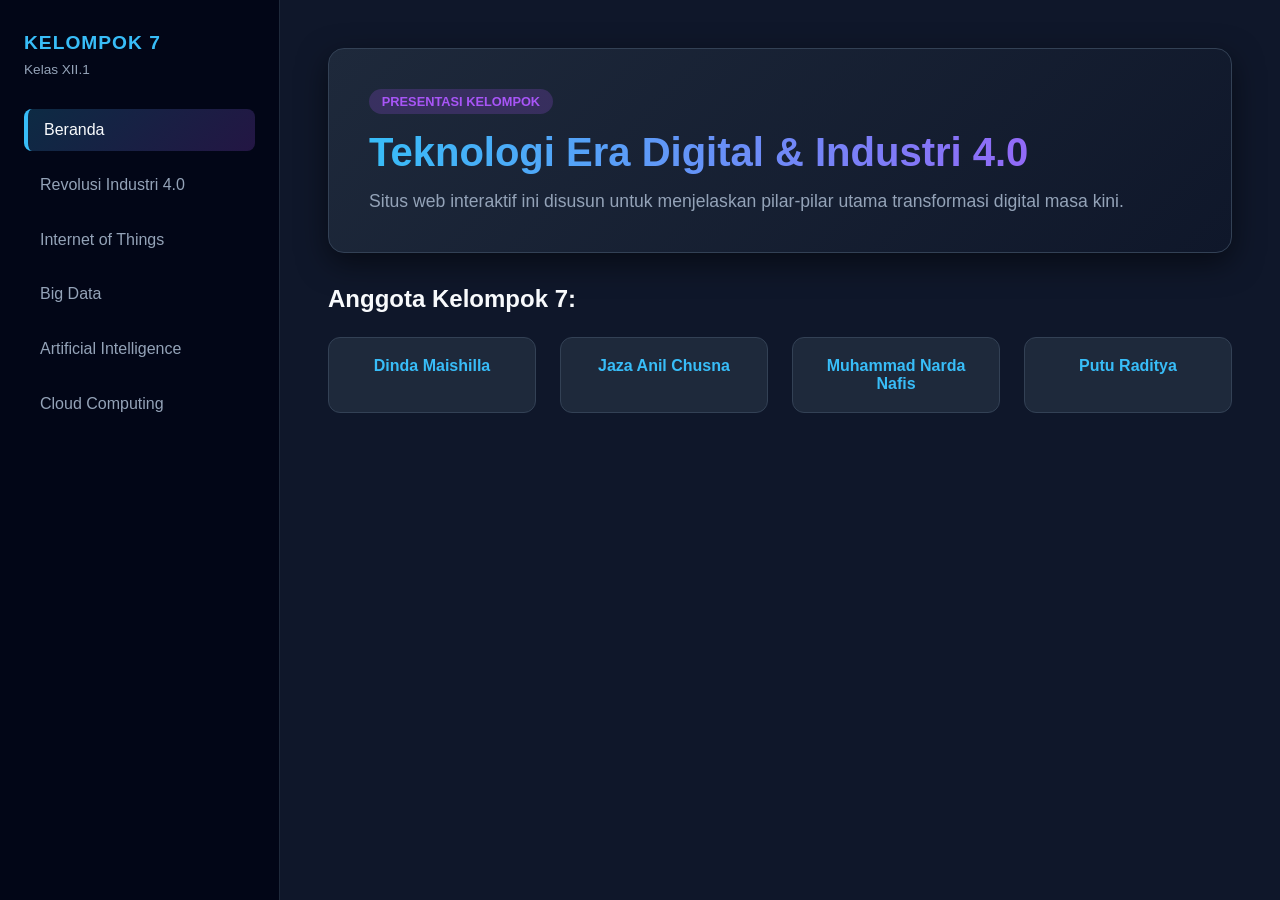
==== index.html @ cffec582 "Create index.html" ====
<!DOCTYPE html>
<html lang="id">
<head>
    <meta charset="UTF-8">
    <meta name="viewport" content="width=device-width, initial-scale=1.0">
    <title>Presentasi Kelompok 7 - Teknologi Modern</title>
    <style>
        :root {
            --bg-dark: #0f172a;
            --card-bg: #1e293b;
            --accent-blue: #38bdf8;
            --accent-purple: #a855f7;
            --text-light: #f8fafc;
            --text-muted: #94a3b8;
        }

        * {
            margin: 0;
            padding: 0;
            box-sizing: border-box;
            font-family: 'Segoe UI', Tahoma, Geneva, Verdana, sans-serif;
        }

        body {
            background-color: var(--bg-dark);
            color: var(--text-light);
            display: flex;
            min-height: 100vh;
        }

        /* Sidebar Navigation */
        .sidebar {
            width: 280px;
            background-color: #020617;
            padding: 2rem 1.5rem;
            display: flex;
            flex-direction: column;
            border-right: 1px solid #1e293b;
            position: fixed;
            height: 100vh;
        }

        .sidebar h2 {
            font-size: 1.2rem;
            color: var(--accent-blue);
            margin-bottom: 0.5rem;
            text-transform: uppercase;
            letter-spacing: 1px;
        }

        .sidebar p {
            font-size: 0.85rem;
            color: var(--text-muted);
            margin-bottom: 2rem;
        }

        .nav-links {
            list-style: none;
        }

        .nav-links li {
            margin-bottom: 0.8rem;
        }

        .nav-links a {
            color: var(--text-muted);
            text-decoration: none;
            display: block;
            padding: 0.75rem 1rem;
            border-radius: 8px;
            transition: all 0.3s ease;
            font-weight: 500;
        }

        .nav-links a:hover, .nav-links a.active {
            background: linear-gradient(135deg, rgba(56, 189, 248, 0.2), rgba(168, 85, 247, 0.2));
            color: var(--text-light);
            border-left: 4px solid var(--accent-blue);
        }

        /* Main Content */
        .content {
            margin-left: 280px;
            padding: 3rem;
            width: calc(100% - 280px);
        }

        .section {
            display: none;
            animation: fadeIn 0.5s ease-in-out forwards;
        }

        .section.active {
            display: block;
        }

        @keyframes fadeIn {
            from { opacity: 0; transform: translateY(10px); }
            to { opacity: 1; transform: translateY(0); }
        }

        /* Header Card */
        .hero-card {
            background: linear-gradient(135deg, #1e293b, #0f172a);
            border: 1px solid #334155;
            border-radius: 16px;
            padding: 2.5rem;
            margin-bottom: 2rem;
            box-shadow: 0 10px 30px rgba(0,0,0,0.5);
        }

        .hero-card h1 {
            font-size: 2.5rem;
            background: linear-gradient(to right, var(--accent-blue), var(--accent-purple));
            -webkit-background-clip: text;
            -webkit-text-fill-color: transparent;
            margin-bottom: 1rem;
        }

        /* Team Grid */
        .team-grid {
            display: grid;
            grid-template-columns: repeat(auto-fit, minmax(200px, 1fr));
            gap: 1.5rem;
            margin-top: 1.5rem;
        }

        .team-member {
            background-color: var(--card-bg);
            padding: 1.2rem;
            border-radius: 12px;
            border: 1px solid #334155;
            text-align: center;
            font-weight: 600;
            color: var(--accent-blue);
        }

        /* Material Content Styling */
        .grid-container {
            display: grid;
            grid-template-columns: repeat(auto-fit, minmax(300px, 1fr));
            gap: 1.5rem;
        }

        .card {
            background-color: var(--card-bg);
            border: 1px solid #334155;
            border-radius: 12px;
            padding: 1.8rem;
            box-shadow: 0 4px 20px rgba(0,0,0,0.3);
        }

        .card h3 {
            color: var(--accent-blue);
            margin-bottom: 1rem;
            font-size: 1.3rem;
        }

        .card p, .card ul {
            color: var(--text-muted);
            line-height: 1.6;
            font-size: 0.95rem;
        }

        .card ul {
            margin-left: 1.2rem;
            margin-top: 0.5rem;
        }

        .badge {
            display: inline-block;
            padding: 0.3rem 0.8rem;
            background: rgba(168, 85, 247, 0.2);
            color: var(--accent-purple);
            border-radius: 20px;
            font-size: 0.8rem;
            font-weight: bold;
            margin-bottom: 1rem;
        }
    </style>
</head>
<body>

    <!-- Sidebar Navigasi -->
    <div class="sidebar">
        <h2>Kelompok 7</h2>
        <p>Kelas XII.1</p>
        <ul class="nav-links">
            <li><a href="#home" class="active" onclick="showSection('home', this)">Beranda</a></li>
            <li><a href="#industri" onclick="showSection('industri', this)">Revolusi Industri 4.0</a></li>
            <li><a href="#iot" onclick="showSection('iot', this)">Internet of Things</a></li>
            <li><a href="#bigdata" onclick="showSection('bigdata', this)">Big Data</a></li>
            <li><a href="#ai" onclick="showSection('ai', this)">Artificial Intelligence</a></li>
            <li><a href="#cloud" onclick="showSection('cloud', this)">Cloud Computing</a></li>
        </ul>
    </div>

    <!-- Konten Utama -->
    <div class="content">

        <!-- Beranda -->
        <div id="home" class="section active">
            <div class="hero-card">
                <span class="badge">PRESENTASI KELOMPOK</span>
                <h1>Teknologi Era Digital & Industri 4.0</h1>
                <p style="color: var(--text-muted); font-size: 1.1rem;">
                    Situs web interaktif ini disusun untuk menjelaskan pilar-pilar utama transformasi digital masa kini.
                </p>
            </div>

            <h2 style="margin-bottom: 1rem; color: var(--text-light);">Anggota Kelompok 7:</h2>
            <div class="team-grid">
                <div class="team-member">Dinda Maishilla</div>
                <div class="team-member">Jaza Anil Chusna</div>
                <div class="team-member">Muhammad Narda Nafis</div>
                <div class="team-member">Putu Raditya</div>
            </div>
        </div>

        <!-- Revolusi Industri 4.0 -->
        <div id="industri" class="section">
            <div class="hero-card">
                <span class="badge">TOPIK 01</span>
                <h1>Revolusi Industri 4.0</h1>
                <p>Era integrasi antara dunia fisik, digital, dan biologi melalui teknologi canggih.</p>
            </div>
            <div class="grid-container">
                <div class="card">
                    <h3>Pengertian</h3>
                    <p>Revolusi Industri 4.0 adalah otomatisasi sistem produksi yang memanfaatkan konektivitas internet dan pertukaran data secara real-time untuk efisiensi maksimal.</p>
                </div>
                <div class="card">
                    <h3>Ciri Utama</h3>
                    <ul>
                        <li>Otomatisasi tingkat tinggi pada mesin dan proses kerja.</li>
                        <li>Konektivitas serba digital (Internet).</li>
                        <li>Pengambilan keputusan berbasis data cerdas.</li>
                    </ul>
                </div>
            </div>
        </div>

        <!-- Internet of Things -->
        <div id="iot" class="section">
            <div class="hero-card">
                <span class="badge">TOPIK 02</span>
                <h1>Internet of Things (IoT)</h1>
                <p>Jaringan perangkat fisik yang saling terhubung dan berkomunikasi tanpa intervensi manusia.</p>
            </div>
            <div class="grid-container">
                <div class="card">
                    <h3>Cara Kerja</h3>
                    <p>Sensor pada perangkat mengumpulkan data, lalu mengirimkannya melalui internet ke server/cloud untuk diolah dan memberikan tindakan otomatis.</p>
                </div>
                <div class="card">
                    <h3>Contoh Penerapan</h3>
                    <ul>
                        <li><strong>Smart Home:</strong> Lampu dan AC yang bisa dikontrol via HP.</li>
                        <li><strong>Smart City:</strong> Pemantauan lalu lintas dan sampah otomatis.</li>
                        <li><strong>Pertanian Cerdas:</strong> Penyiraman tanaman otomatis berbasis kelembapan tanah.</li>
                    </ul>
                </div>
            </div>
        </div>

        <!-- Big Data -->
        <div id="bigdata" class="section">
            <div class="hero-card">
                <span class="badge">TOPIK 03</span>
                <h1>Big Data</h1>
                <p>Kumpulan data bervolume sangat besar dan kompleks yang terus berkembang setiap detik.</p>
            </div>
            <div class="grid-container">
                <div class="card">
                    <h3>Karakteristik (3V)</h3>
                    <ul>
                        <li><strong>Volume:</strong> Jumlah data sangat besar.</li>
                        <li><strong>Velocity:</strong> Kecepatan pemrosesan dan pembuatan data.</li>
                        <li><strong>Variety:</strong> Keanekaragaman bentuk data (teks, foto, video, angka).</li>
                    </ul>
                </div>
                <div class="card">
                    <h3>Manfaat</h3>
                    <p>Memungkinkan perusahaan memprediksi tren pasar, memahami perilaku pengguna sosial media, serta mengoptimalkan sistem layanan digital.</p>
                </div>
            </div>
        </div>

        <!-- Artificial Intelligence -->
        <div id="ai" class="section">
            <div class="hero-card">
                <span class="badge">TOPIK 04</span>
                <h1>Artificial Intelligence (AI)</h1>
                <p>Simulasi kecerdasan manusia yang dimodelkan ke dalam mesin agar dapat berpikir dan belajar.</p>
            </div>
            <div class="grid-container">
                <div class="card">
                    <h3>Cabang Utama AI</h3>
                    <ul>
                        <li><strong>Machine Learning:</strong> Mesin belajar dari data tanpa diprogram ulang secara eksplisit.</li>
                        <li><strong>Computer Vision:</strong> Kemampuan mesin mengenali objek pada gambar/video.</li>
                        <li><strong>NLP:</strong> Kemampuan memproses bahasa manusia (contoh: Chatbot).</li>
                    </ul>
                </div>
                <div class="card">
                    <h3>Penerapan Sehari-hari</h3>
                    <p>Rekomendasi video YouTube/Netflix, asisten suara (Google Assistant/Siri), dan sistem navigasi peta digital.</p>
                </div>
            </div>
        </div>

        <!-- Cloud Computing -->
        <div id="cloud" class="section">
            <div class="hero-card">
                <span class="badge">TOPIK 05</span>
                <h1>Cloud Computing</h1>
                <p>Layanan komputasi (server, penyimpanan, database, jaringan) yang diakses melalui internet.</p>
            </div>
            <div class="grid-container">
                <div class="card">
                    <h3>Tipe Layanan</h3>
                    <ul>
                        <li><strong>SaaS:</strong> Software siap pakai (misal: Google Docs, Canva).</li>
                        <li><strong>PaaS:</strong> Platform untuk membuat aplikasi.</li>
                        <li><strong>IaaS:</strong> Infrastruktur server fisik virtual.</li>
                    </ul>
                </div>
                <div class="card">
                    <h3>Keunggulan</h3>
                    <p>Hemat biaya karena tidak perlu membeli server fisik, data dapat diakses dari mana saja, dan kapasitas penyimpanan yang sangat fleksibel.</p>
                </div>
            </div>
        </div>

    </div>

    <script>
        function showSection(sectionId, element) {
            // Sembunyikan semua seksi
            const sections = document.querySelectorAll('.section');
            sections.forEach(sec => sec.classList.remove('active'));

            // Tampilkan seksi yang dipilih
            document.getElementById(sectionId).classList.add('active');

            // Perbarui status link navigasi
            const links = document.querySelectorAll('.nav-links a');
            links.forEach(link => link.classList.remove('active'));
            element.classList.add('active');
        }
    </script>
</body>
</html>
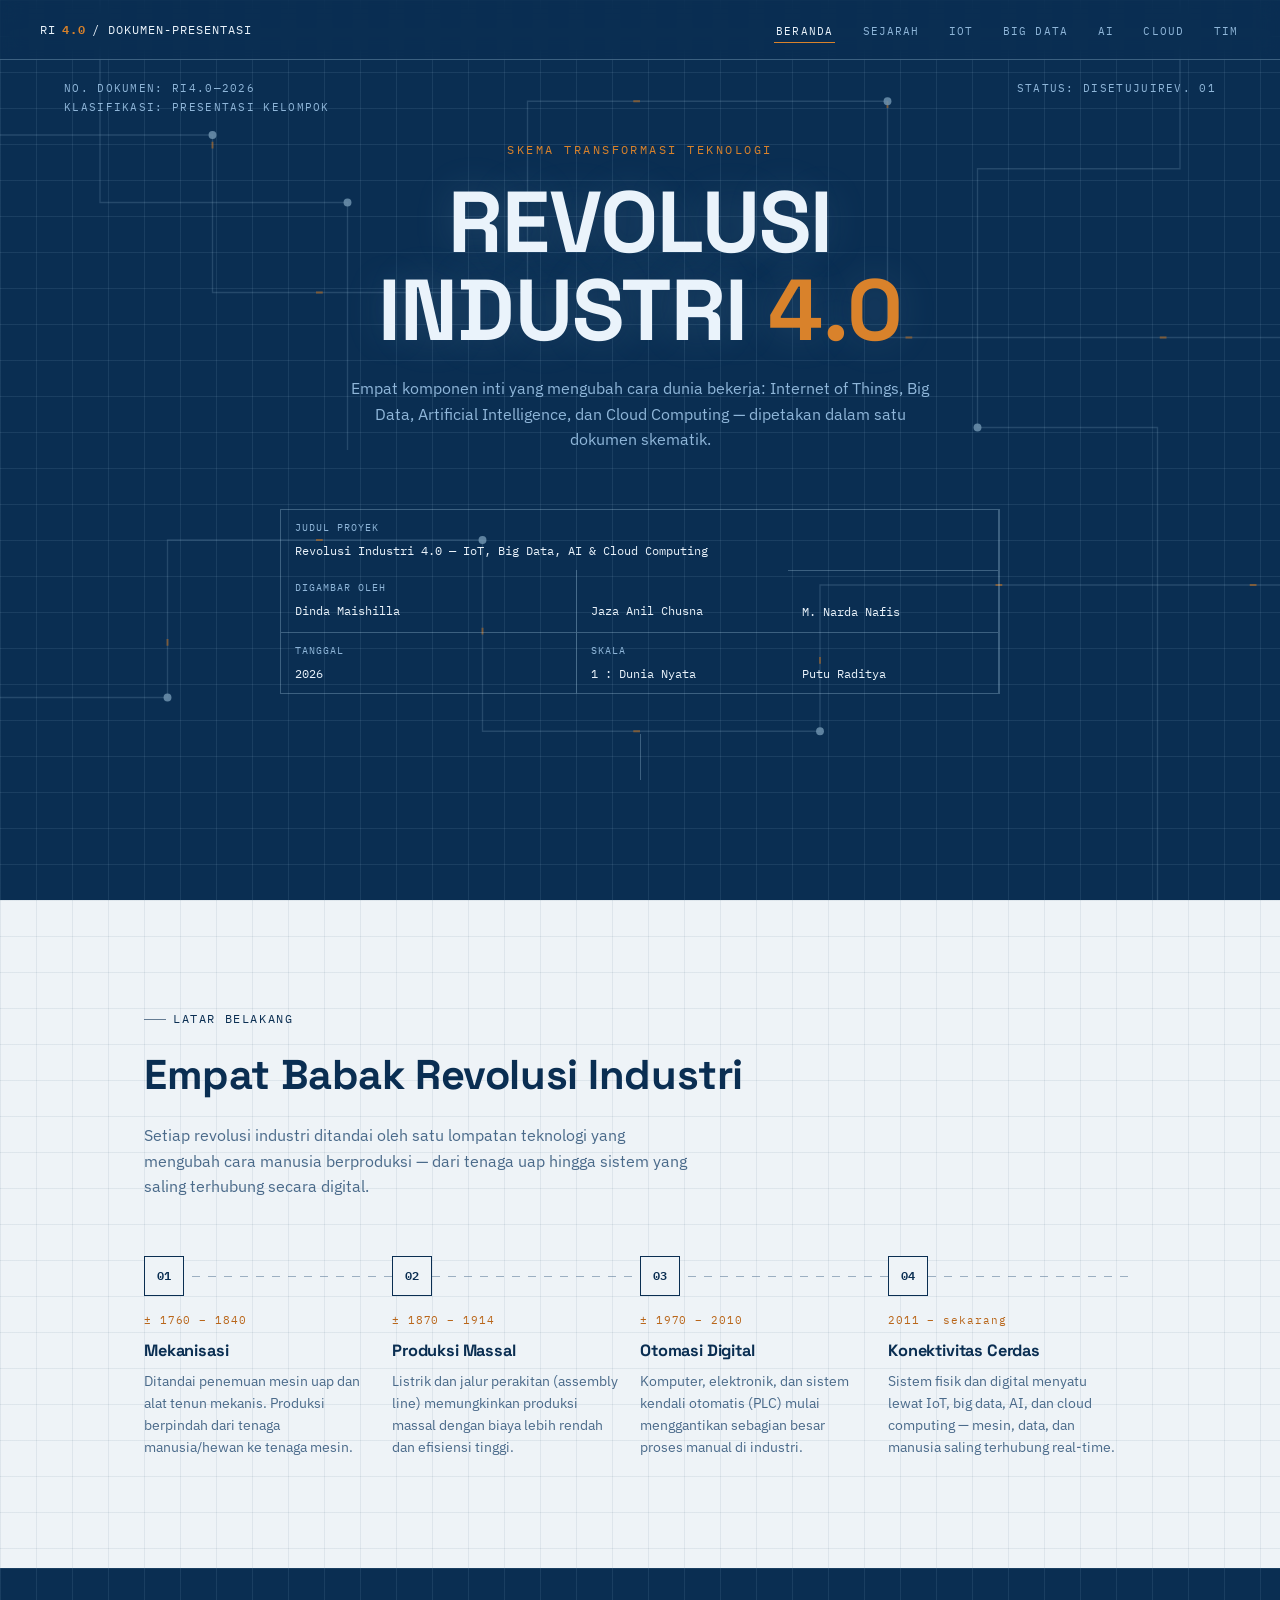
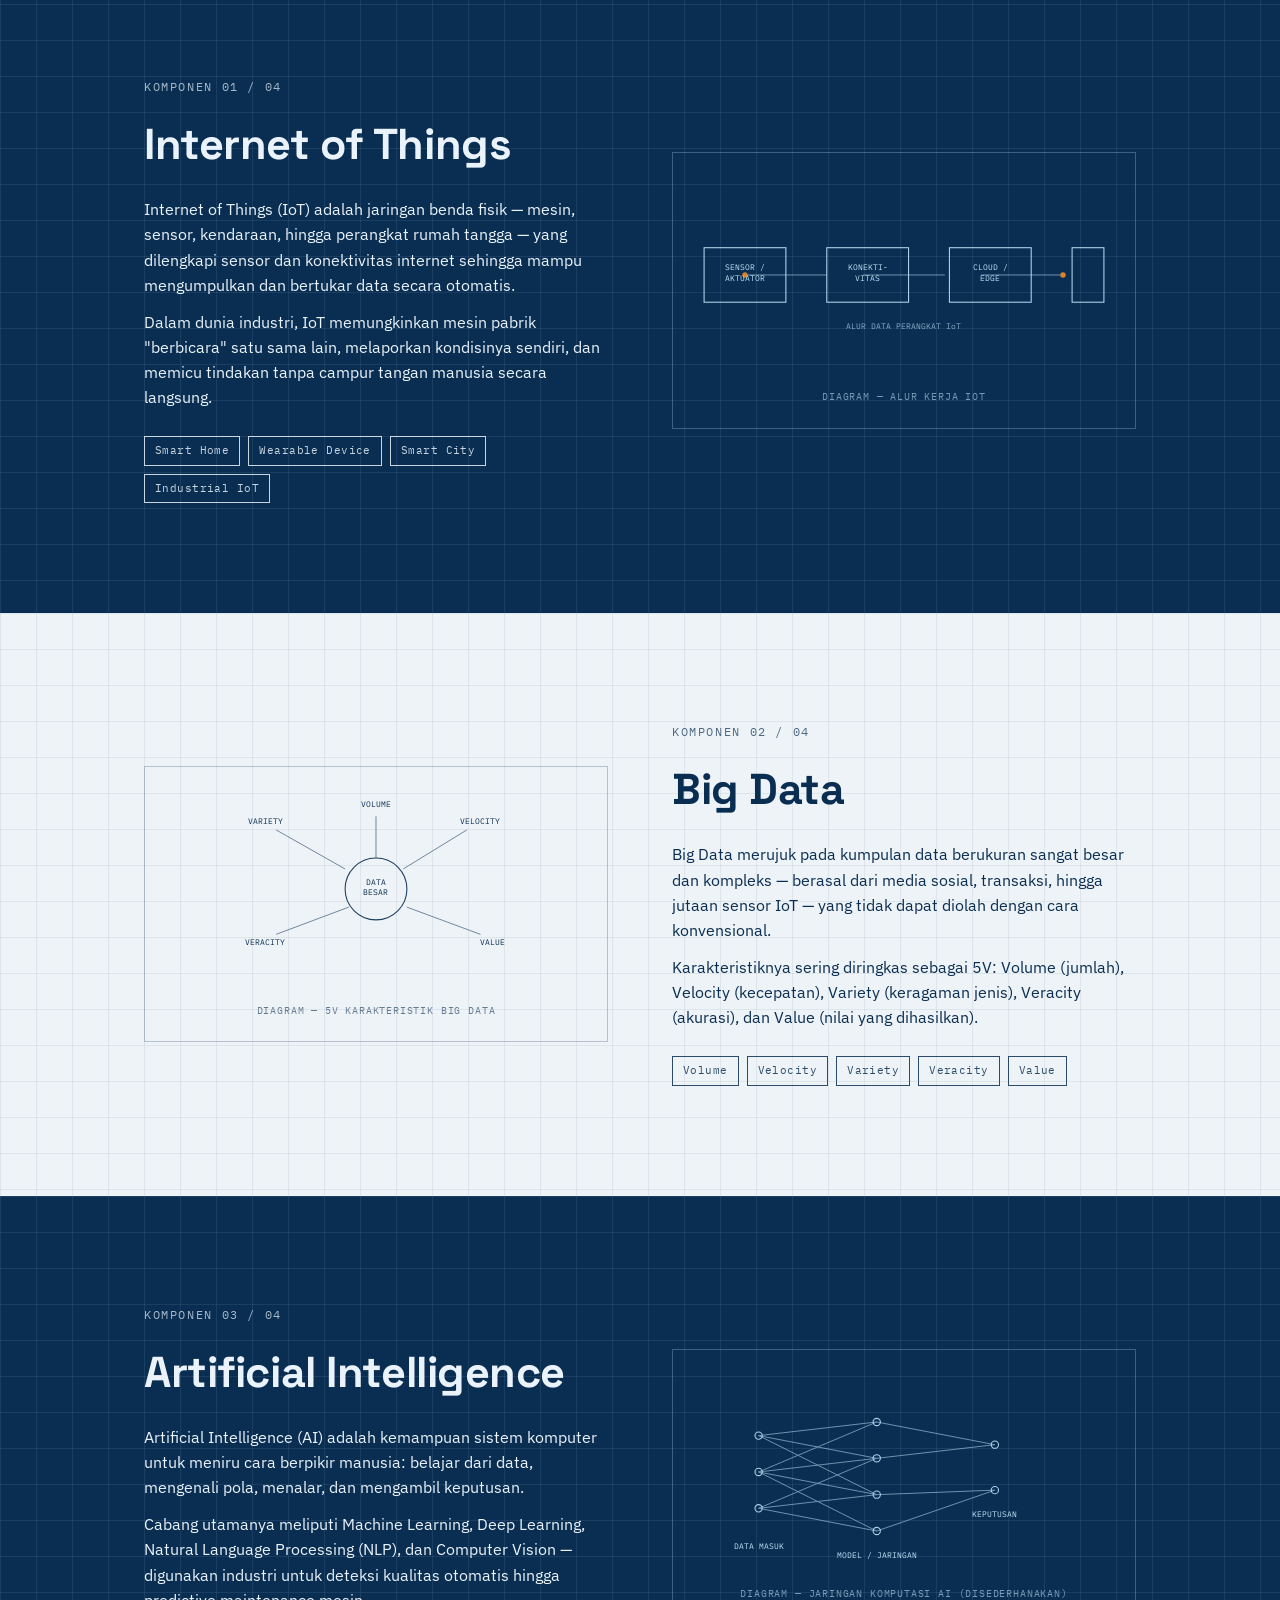
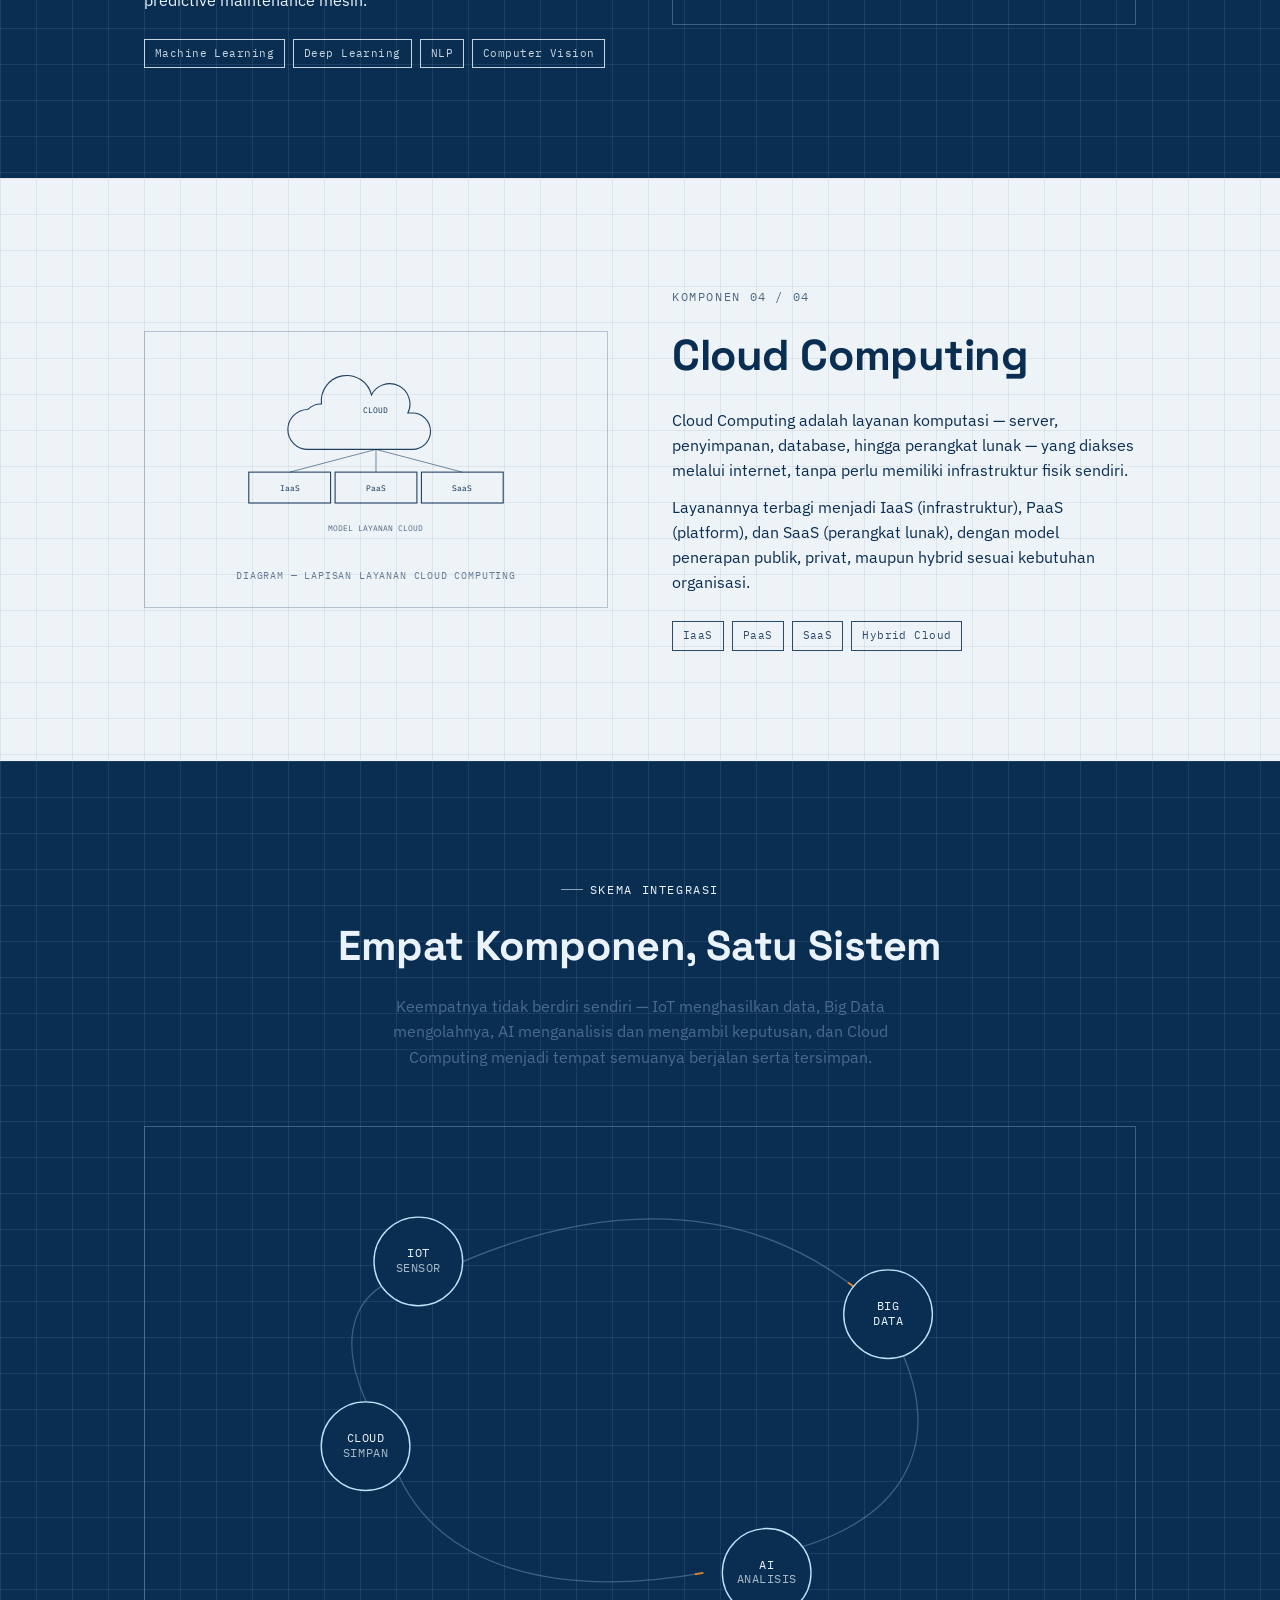
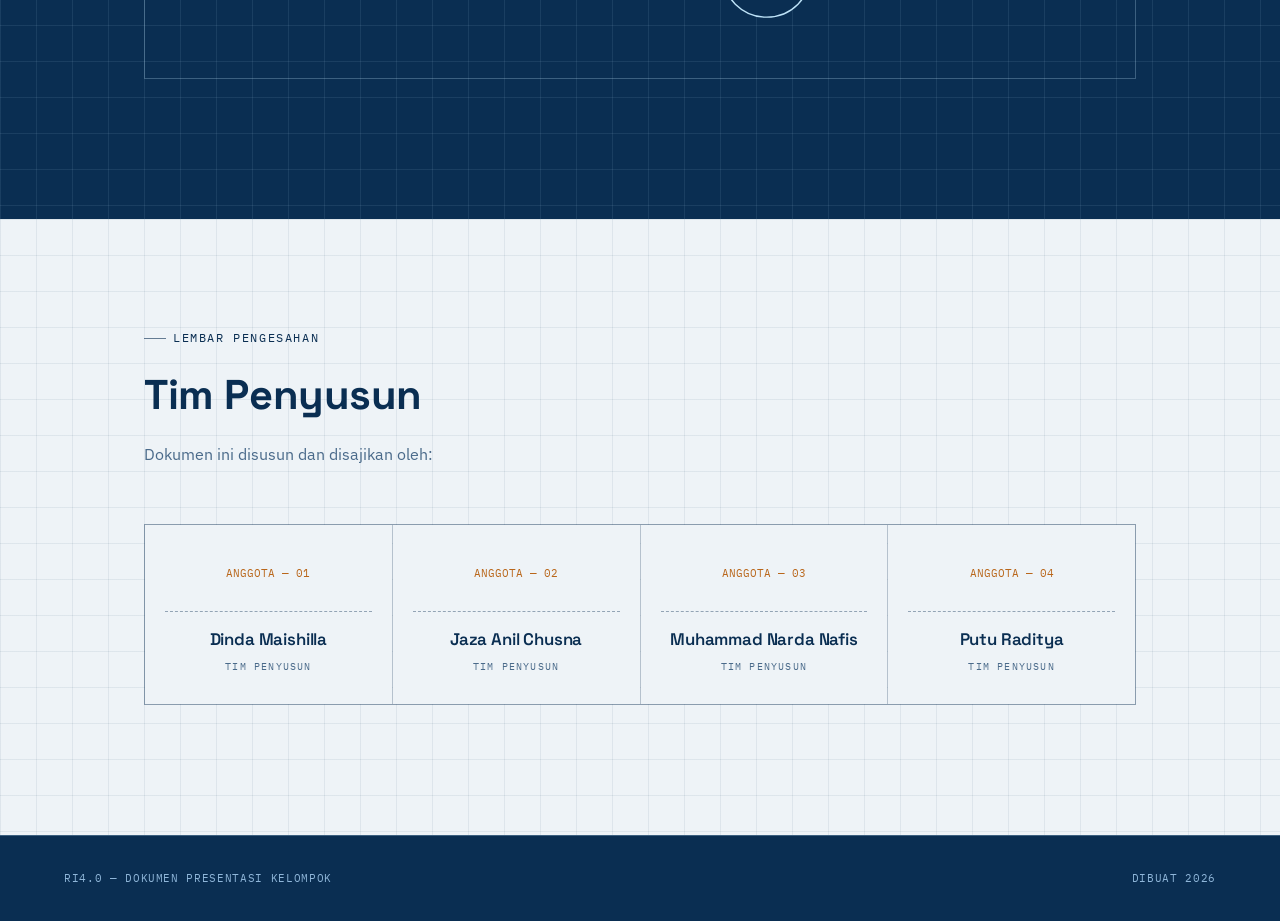
==== commit c4d81e99: "Update index.html" ====
--- a/index.html
+++ b/index.html
@@ -1,353 +1,925 @@
 <!DOCTYPE html>
 <html lang="id">
 <head>
-    <meta charset="UTF-8">
-    <meta name="viewport" content="width=device-width, initial-scale=1.0">
-    <title>Presentasi Kelompok 7 - Teknologi Modern</title>
-    <style>
-        :root {
-            --bg-dark: #0f172a;
-            --card-bg: #1e293b;
-            --accent-blue: #38bdf8;
-            --accent-purple: #a855f7;
-            --text-light: #f8fafc;
-            --text-muted: #94a3b8;
-        }
-
-        * {
-            margin: 0;
-            padding: 0;
-            box-sizing: border-box;
-            font-family: 'Segoe UI', Tahoma, Geneva, Verdana, sans-serif;
-        }
-
-        body {
-            background-color: var(--bg-dark);
-            color: var(--text-light);
-            display: flex;
-            min-height: 100vh;
-        }
-
-        /* Sidebar Navigation */
-        .sidebar {
-            width: 280px;
-            background-color: #020617;
-            padding: 2rem 1.5rem;
-            display: flex;
-            flex-direction: column;
-            border-right: 1px solid #1e293b;
-            position: fixed;
-            height: 100vh;
-        }
-
-        .sidebar h2 {
-            font-size: 1.2rem;
-            color: var(--accent-blue);
-            margin-bottom: 0.5rem;
-            text-transform: uppercase;
-            letter-spacing: 1px;
-        }
-
-        .sidebar p {
-            font-size: 0.85rem;
-            color: var(--text-muted);
-            margin-bottom: 2rem;
-        }
-
-        .nav-links {
-            list-style: none;
-        }
-
-        .nav-links li {
-            margin-bottom: 0.8rem;
-        }
-
-        .nav-links a {
-            color: var(--text-muted);
-            text-decoration: none;
-            display: block;
-            padding: 0.75rem 1rem;
-            border-radius: 8px;
-            transition: all 0.3s ease;
-            font-weight: 500;
-        }
-
-        .nav-links a:hover, .nav-links a.active {
-            background: linear-gradient(135deg, rgba(56, 189, 248, 0.2), rgba(168, 85, 247, 0.2));
-            color: var(--text-light);
-            border-left: 4px solid var(--accent-blue);
-        }
-
-        /* Main Content */
-        .content {
-            margin-left: 280px;
-            padding: 3rem;
-            width: calc(100% - 280px);
-        }
-
-        .section {
-            display: none;
-            animation: fadeIn 0.5s ease-in-out forwards;
-        }
-
-        .section.active {
-            display: block;
-        }
-
-        @keyframes fadeIn {
-            from { opacity: 0; transform: translateY(10px); }
-            to { opacity: 1; transform: translateY(0); }
-        }
-
-        /* Header Card */
-        .hero-card {
-            background: linear-gradient(135deg, #1e293b, #0f172a);
-            border: 1px solid #334155;
-            border-radius: 16px;
-            padding: 2.5rem;
-            margin-bottom: 2rem;
-            box-shadow: 0 10px 30px rgba(0,0,0,0.5);
-        }
-
-        .hero-card h1 {
-            font-size: 2.5rem;
-            background: linear-gradient(to right, var(--accent-blue), var(--accent-purple));
-            -webkit-background-clip: text;
-            -webkit-text-fill-color: transparent;
-            margin-bottom: 1rem;
-        }
-
-        /* Team Grid */
-        .team-grid {
-            display: grid;
-            grid-template-columns: repeat(auto-fit, minmax(200px, 1fr));
-            gap: 1.5rem;
-            margin-top: 1.5rem;
-        }
-
-        .team-member {
-            background-color: var(--card-bg);
-            padding: 1.2rem;
-            border-radius: 12px;
-            border: 1px solid #334155;
-            text-align: center;
-            font-weight: 600;
-            color: var(--accent-blue);
-        }
-
-        /* Material Content Styling */
-        .grid-container {
-            display: grid;
-            grid-template-columns: repeat(auto-fit, minmax(300px, 1fr));
-            gap: 1.5rem;
-        }
-
-        .card {
-            background-color: var(--card-bg);
-            border: 1px solid #334155;
-            border-radius: 12px;
-            padding: 1.8rem;
-            box-shadow: 0 4px 20px rgba(0,0,0,0.3);
-        }
-
-        .card h3 {
-            color: var(--accent-blue);
-            margin-bottom: 1rem;
-            font-size: 1.3rem;
-        }
-
-        .card p, .card ul {
-            color: var(--text-muted);
-            line-height: 1.6;
-            font-size: 0.95rem;
-        }
-
-        .card ul {
-            margin-left: 1.2rem;
-            margin-top: 0.5rem;
-        }
-
-        .badge {
-            display: inline-block;
-            padding: 0.3rem 0.8rem;
-            background: rgba(168, 85, 247, 0.2);
-            color: var(--accent-purple);
-            border-radius: 20px;
-            font-size: 0.8rem;
-            font-weight: bold;
-            margin-bottom: 1rem;
-        }
-    </style>
+<meta charset="UTF-8">
+<meta name="viewport" content="width=device-width, initial-scale=1.0">
+<title>Revolusi Industri 4.0 — Dokumen Presentasi</title>
+<link rel="preconnect" href="https://fonts.googleapis.com">
+<link rel="preconnect" href="https://fonts.gstatic.com" crossorigin>
+<link href="https://fonts.googleapis.com/css2?family=Space+Grotesk:wght@500;600;700&family=IBM+Plex+Mono:wght@400;500;600&family=IBM+Plex+Sans:wght@400;500;600;700&display=swap" rel="stylesheet">
+<style>
+  :root{
+    --ink:#0A2E52;
+    --ink-2:#0E3A66;
+    --line:#BEE3F8;
+    --line-dim:rgba(190,227,248,0.28);
+    --paper:#EEF3F7;
+    --paper-2:#E3EBF2;
+    --text-on-ink:#EAF3FB;
+    --text-on-paper:#0A2E52;
+    --muted-on-ink:#8FB6D9;
+    --muted-on-paper:#4A6A8A;
+    --amber:#D9822B;
+    --amber-2:#B9661A;
+    --grid-ink: rgba(190,227,248,0.09);
+    --grid-paper: rgba(10,46,82,0.07);
+    --radius:2px;
+    --display: 'Space Grotesk', sans-serif;
+    --mono: 'IBM Plex Mono', monospace;
+    --body: 'IBM Plex Sans', sans-serif;
+  }
+
+  *{box-sizing:border-box;}
+  html{scroll-behavior:smooth;}
+  body{
+    margin:0;
+    background:var(--paper);
+    color:var(--text-on-paper);
+    font-family:var(--body);
+    line-height:1.6;
+    -webkit-font-smoothing:antialiased;
+  }
+  h1,h2,h3{
+    font-family:var(--display);
+    margin:0;
+    letter-spacing:-0.01em;
+  }
+  p{margin:0;}
+  a{color:inherit;}
+  ::selection{background:var(--amber);color:#fff;}
+
+  .mono{font-family:var(--mono);}
+  .eyebrow{
+    font-family:var(--mono);
+    font-size:.72rem;
+    letter-spacing:.14em;
+    text-transform:uppercase;
+    display:flex;
+    align-items:center;
+    gap:.6em;
+  }
+  .eyebrow::before{
+    content:"";
+    width:22px;height:1px;
+    background:currentColor;
+    opacity:.6;
+    display:inline-block;
+  }
+
+  .section-inner{
+    max-width:1120px;
+    margin:0 auto;
+    padding:0 clamp(20px,5vw,64px);
+  }
+
+  /* ===== grid backgrounds ===== */
+  .bg-ink{
+    background-color:var(--ink);
+    background-image:
+      linear-gradient(var(--grid-ink) 1px, transparent 1px),
+      linear-gradient(90deg, var(--grid-ink) 1px, transparent 1px);
+    background-size:36px 36px;
+    color:var(--text-on-ink);
+  }
+  .bg-paper{
+    background-color:var(--paper);
+    background-image:
+      linear-gradient(var(--grid-paper) 1px, transparent 1px),
+      linear-gradient(90deg, var(--grid-paper) 1px, transparent 1px);
+    background-size:36px 36px;
+    color:var(--text-on-paper);
+  }
+
+  /* ===== NAV ===== */
+  .nav{
+    position:fixed;
+    top:0;left:0;right:0;
+    z-index:100;
+    display:flex;
+    align-items:center;
+    justify-content:space-between;
+    padding:0 clamp(16px,4vw,40px);
+    height:60px;
+    background:rgba(10,46,82,0.72);
+    backdrop-filter:blur(10px);
+    border-bottom:1px solid var(--line-dim);
+    transition:background .3s ease;
+  }
+  .nav-brand{
+    font-family:var(--mono);
+    font-size:.78rem;
+    letter-spacing:.08em;
+    color:var(--text-on-ink);
+    display:flex;
+    gap:.5em;
+  }
+  .nav-brand b{color:var(--amber);font-weight:600;}
+  .nav-links{
+    display:flex;
+    gap:clamp(10px,2vw,28px);
+    list-style:none;
+    margin:0;padding:0;
+  }
+  .nav-links a{
+    font-family:var(--mono);
+    font-size:.7rem;
+    letter-spacing:.1em;
+    text-transform:uppercase;
+    text-decoration:none;
+    color:var(--muted-on-ink);
+    padding:4px 2px;
+    border-bottom:1px solid transparent;
+    transition:color .25s ease, border-color .25s ease;
+  }
+  .nav-links a:hover, .nav-links a.active{
+    color:var(--text-on-ink);
+    border-color:var(--amber);
+  }
+  .nav-toggle{display:none;}
+
+  /* ===== HERO ===== */
+  .hero{
+    min-height:100vh;
+    display:flex;
+    flex-direction:column;
+    justify-content:center;
+    position:relative;
+    overflow:hidden;
+    padding-top:60px;
+  }
+  .hero-doc-id{
+    position:absolute;
+    top:80px; left:clamp(20px,5vw,64px);
+    font-size:.68rem;
+    color:var(--muted-on-ink);
+    letter-spacing:.12em;
+  }
+  .hero-doc-id span{display:block;margin-top:2px;}
+  .hero-corner{
+    position:absolute;
+    top:80px; right:clamp(20px,5vw,64px);
+    text-align:right;
+    font-size:.68rem;
+    color:var(--muted-on-ink);
+    letter-spacing:.12em;
+  }
+  .hero-content{
+    position:relative;
+    z-index:2;
+    text-align:center;
+    padding:0 20px;
+  }
+  .hero-kicker{
+    font-family:var(--mono);
+    font-size:.78rem;
+    letter-spacing:.2em;
+    text-transform:uppercase;
+    color:var(--amber);
+    margin-bottom:18px;
+  }
+  .hero h1{
+    font-size:clamp(2.4rem, 8vw, 5.4rem);
+    font-weight:700;
+    color:var(--text-on-ink);
+    line-height:1.02;
+    text-shadow:0 0 40px rgba(190,227,248,0.15);
+  }
+  .hero h1 em{
+    font-style:normal;
+    color:var(--amber);
+  }
+  .hero-sub{
+    max-width:600px;
+    margin:22px auto 0;
+    font-size:1rem;
+    color:var(--muted-on-ink);
+  }
+
+  .circuit-svg{
+    position:absolute;
+    inset:0;
+    width:100%;height:100%;
+    opacity:.55;
+    z-index:1;
+  }
+  .circuit-svg .node{fill:var(--line);opacity:.85;}
+  .circuit-svg .trace{stroke:var(--line-dim);stroke-width:1.2;fill:none;}
+  .circuit-svg .pulse{
+    stroke:var(--amber);
+    stroke-width:1.6;
+    fill:none;
+    stroke-dasharray:6 220;
+    animation:flow 5.5s linear infinite;
+  }
+  @keyframes flow{ to{ stroke-dashoffset:-460; } }
+
+  /* Title block (engineering drawing stamp) */
+  .titleblock-wrap{
+    position:relative;
+    z-index:2;
+    margin:56px auto 40px;
+    width:min(720px, 90vw);
+  }
+  .titleblock{
+    border:1px solid var(--line-dim);
+    display:grid;
+    grid-template-columns:1.4fr 1fr 1fr;
+    font-family:var(--mono);
+    font-size:.72rem;
+  }
+  .tb-cell{
+    border-right:1px solid var(--line-dim);
+    border-top:1px solid var(--line-dim);
+    padding:10px 14px;
+  }
+  .tb-cell:nth-child(3n){border-right:none;}
+  .titleblock .tb-cell:nth-child(-n+3){border-top:none;}
+  .tb-label{
+    display:block;
+    color:var(--muted-on-ink);
+    letter-spacing:.1em;
+    text-transform:uppercase;
+    font-size:.62rem;
+    margin-bottom:5px;
+  }
+  .tb-value{color:var(--text-on-ink);font-size:.75rem;}
+  .tb-cell.span-full{grid-column:1 / -1;}
+
+  .scroll-cue{
+    position:relative;z-index:2;
+    margin:0 auto 40px;
+    width:1px;height:46px;
+    background:var(--line-dim);
+    overflow:hidden;
+  }
+  .scroll-cue::after{
+    content:"";
+    position:absolute;
+    top:-46px;left:0;
+    width:1px;height:46px;
+    background:var(--amber);
+    animation:drip 2.2s ease-in-out infinite;
+  }
+  @keyframes drip{ to{ top:46px; } }
+
+  /* ===== reveal ===== */
+  .reveal{
+    opacity:0;
+    transform:translateY(22px);
+    transition:opacity .7s ease, transform .7s ease;
+  }
+  .reveal.is-visible{opacity:1;transform:translateY(0);}
+
+  /* ===== TIMELINE ===== */
+  .timeline-section{padding:110px 0;}
+  .section-head{margin-bottom:56px;}
+  .section-head h2{
+    font-size:clamp(1.8rem,4vw,2.6rem);
+    margin-top:14px;
+  }
+  .section-head p{
+    max-width:560px;
+    margin-top:14px;
+    color:var(--muted-on-paper);
+  }
+
+  .timeline{
+    display:grid;
+    grid-template-columns:repeat(4,1fr);
+    gap:0;
+    position:relative;
+  }
+  .timeline::before{
+    content:"";
+    position:absolute;
+    top:20px; left:0; right:0;
+    height:1px;
+    background-image:linear-gradient(90deg, var(--muted-on-paper) 0 8px, transparent 8px 16px);
+    background-size:16px 1px;
+    opacity:.5;
+  }
+  .tl-item{
+    position:relative;
+    padding-top:56px;
+    padding-right:20px;
+  }
+  .tl-marker{
+    position:absolute;
+    top:0;left:0;
+    width:40px;height:40px;
+    border:1px solid var(--ink);
+    background:var(--paper);
+    display:flex;
+    align-items:center;
+    justify-content:center;
+    font-family:var(--mono);
+    font-size:.78rem;
+    font-weight:600;
+  }
+  .tl-item h3{font-size:1.02rem;margin-bottom:6px;}
+  .tl-year{
+    font-family:var(--mono);
+    font-size:.7rem;
+    color:var(--amber-2);
+    letter-spacing:.08em;
+    display:block;
+    margin-bottom:8px;
+  }
+  .tl-item p{font-size:.86rem;color:var(--muted-on-paper);}
+
+  /* ===== PILLAR SECTIONS ===== */
+  .pillar{
+    padding:110px 0;
+  }
+  .pillar-grid{
+    display:grid;
+    grid-template-columns:1fr 1fr;
+    gap:clamp(30px,5vw,70px);
+    align-items:center;
+  }
+  .pillar.flip .pillar-grid{direction:rtl;}
+  .pillar.flip .pillar-grid > *{direction:ltr;}
+  .pillar-num{
+    font-family:var(--mono);
+    font-size:.72rem;
+    letter-spacing:.14em;
+    opacity:.7;
+  }
+  .pillar h2{
+    font-size:clamp(1.9rem,4vw,2.7rem);
+    margin:14px 0 18px;
+  }
+  .pillar-desc{font-size:.98rem;max-width:520px;}
+  .pillar-desc + .pillar-desc{margin-top:12px;}
+  .tag-row{
+    display:flex;flex-wrap:wrap;gap:8px;
+    margin-top:26px;
+  }
+  .tag{
+    font-family:var(--mono);
+    font-size:.68rem;
+    letter-spacing:.04em;
+    padding:5px 10px;
+    border:1px solid currentColor;
+    opacity:.85;
+  }
+  .diagram-frame{
+    border:1px solid var(--line-dim);
+    padding:22px;
+    position:relative;
+  }
+  .bg-paper .diagram-frame{border-color:rgba(10,46,82,0.25);}
+  .diagram-frame svg{width:100%;height:auto;display:block;}
+  .diagram-caption{
+    margin-top:14px;
+    font-family:var(--mono);
+    font-size:.64rem;
+    letter-spacing:.08em;
+    text-transform:uppercase;
+    opacity:.6;
+    text-align:center;
+  }
+
+  /* diagram text/lines use currentColor via .diagram-frame color context */
+  .bg-ink .diagram-frame{color:var(--line);}
+  .bg-paper .diagram-frame{color:var(--ink);}
+  .diagram-frame .d-line{stroke:currentColor;stroke-width:1.1;opacity:.55;fill:none;}
+  .diagram-frame .d-box{fill:none;stroke:currentColor;stroke-width:1.2;opacity:.9;}
+  .diagram-frame .d-box-fill{fill:var(--amber);opacity:.9;}
+  .diagram-frame .d-dot{fill:var(--amber);}
+  .diagram-frame text{
+    font-family:var(--mono);
+    fill:currentColor;
+  }
+
+  /* ===== INTEGRATION / SIGNATURE ===== */
+  .integration{
+    padding:120px 0 140px;
+    text-align:center;
+  }
+  .integration .section-head{margin-left:auto;margin-right:auto;text-align:center;}
+  .integration .section-head p{margin-left:auto;margin-right:auto;}
+  .integration-frame{
+    margin-top:50px;
+    border:1px solid var(--line-dim);
+    padding:clamp(20px,5vw,50px) clamp(10px,4vw,40px);
+  }
+  .integration-frame svg{width:100%;max-width:760px;height:auto;}
+  .int-node{
+    fill:var(--ink);
+    stroke:var(--line);
+    stroke-width:1.3;
+  }
+  .int-node-label{
+    font-family:var(--mono);
+    font-size:11px;
+    fill:var(--text-on-ink);
+    letter-spacing:.5px;
+  }
+  .int-path{
+    stroke:var(--line-dim);
+    stroke-width:1.2;
+    fill:none;
+  }
+  .int-pulse{
+    stroke:var(--amber);
+    stroke-width:1.8;
+    fill:none;
+    stroke-dasharray:8 400;
+    animation:flow2 6s linear infinite;
+  }
+  @keyframes flow2{ to{ stroke-dashoffset:-800; } }
+
+  /* ===== TEAM ===== */
+  .team{padding:110px 0 130px;}
+  .team-grid{
+    display:grid;
+    grid-template-columns:repeat(4,1fr);
+    gap:1px;
+    background:rgba(10,46,82,0.25);
+    border:1px solid rgba(10,46,82,0.25);
+    margin-top:50px;
+  }
+  .team-card{
+    background:var(--paper);
+    padding:34px 20px 26px;
+    text-align:center;
+  }
+  .team-card .role{
+    font-family:var(--mono);
+    font-size:.62rem;
+    letter-spacing:.12em;
+    text-transform:uppercase;
+    color:var(--muted-on-paper);
+  }
+  .team-card .sig-line{
+    margin:26px 0 14px;
+    border-top:1px dashed rgba(10,46,82,0.4);
+  }
+  .team-card h3{
+    font-size:1.05rem;
+    font-weight:600;
+  }
+  .team-card .idx{
+    font-family:var(--mono);
+    font-size:.68rem;
+    color:var(--amber-2);
+  }
+
+  /* ===== FOOTER ===== */
+  footer{
+    background:var(--ink);
+    color:var(--muted-on-ink);
+    padding:34px clamp(20px,5vw,64px);
+    display:flex;
+    justify-content:space-between;
+    flex-wrap:wrap;
+    gap:10px;
+    font-family:var(--mono);
+    font-size:.68rem;
+    letter-spacing:.06em;
+    border-top:1px solid var(--line-dim);
+  }
+
+  /* ===== responsive ===== */
+  @media (max-width: 860px){
+    .timeline{grid-template-columns:1fr 1fr;row-gap:50px;}
+    .pillar-grid, .pillar.flip .pillar-grid{
+      grid-template-columns:1fr;
+      direction:ltr;
+    }
+    .pillar-grid > *:first-child{order:1;}
+    .pillar-grid > *:last-child{order:2;margin-top:10px;}
+    .team-grid{grid-template-columns:1fr 1fr;}
+    .titleblock{grid-template-columns:1fr 1fr;}
+    .titleblock .tb-cell:nth-child(3n){border-right:1px solid var(--line-dim);}
+    .titleblock .tb-cell:nth-child(2n){border-right:none;}
+  }
+  @media (max-width: 560px){
+    .nav-links{
+      position:fixed;
+      top:60px;left:0;right:0;
+      background:rgba(10,46,82,0.97);
+      flex-direction:column;
+      padding:14px 20px 20px;
+      gap:14px;
+      border-bottom:1px solid var(--line-dim);
+      transform:translateY(-130%);
+      transition:transform .3s ease;
+    }
+    .nav-links.open{transform:translateY(0);}
+    .nav-toggle{
+      display:block;
+      background:none;border:1px solid var(--line-dim);
+      color:var(--text-on-ink);
+      font-family:var(--mono);
+      font-size:.7rem;
+      padding:6px 10px;
+      letter-spacing:.08em;
+    }
+    .timeline{grid-template-columns:1fr;}
+    .team-grid{grid-template-columns:1fr;}
+  }
+
+  @media (prefers-reduced-motion: reduce){
+    html{scroll-behavior:auto;}
+    .reveal{opacity:1;transform:none;transition:none;}
+    .pulse,.int-pulse,.scroll-cue::after{animation:none;}
+  }
+</style>
 </head>
 <body>
 
-    <!-- Sidebar Navigasi -->
-    <div class="sidebar">
-        <h2>Kelompok 7</h2>
-        <p>Kelas XII.1</p>
-        <ul class="nav-links">
-            <li><a href="#home" class="active" onclick="showSection('home', this)">Beranda</a></li>
-            <li><a href="#industri" onclick="showSection('industri', this)">Revolusi Industri 4.0</a></li>
-            <li><a href="#iot" onclick="showSection('iot', this)">Internet of Things</a></li>
-            <li><a href="#bigdata" onclick="showSection('bigdata', this)">Big Data</a></li>
-            <li><a href="#ai" onclick="showSection('ai', this)">Artificial Intelligence</a></li>
-            <li><a href="#cloud" onclick="showSection('cloud', this)">Cloud Computing</a></li>
-        </ul>
-    </div>
-
-    <!-- Konten Utama -->
-    <div class="content">
-
-        <!-- Beranda -->
-        <div id="home" class="section active">
-            <div class="hero-card">
-                <span class="badge">PRESENTASI KELOMPOK</span>
-                <h1>Teknologi Era Digital & Industri 4.0</h1>
-                <p style="color: var(--text-muted); font-size: 1.1rem;">
-                    Situs web interaktif ini disusun untuk menjelaskan pilar-pilar utama transformasi digital masa kini.
-                </p>
-            </div>
-
-            <h2 style="margin-bottom: 1rem; color: var(--text-light);">Anggota Kelompok 7:</h2>
-            <div class="team-grid">
-                <div class="team-member">Dinda Maishilla</div>
-                <div class="team-member">Jaza Anil Chusna</div>
-                <div class="team-member">Muhammad Narda Nafis</div>
-                <div class="team-member">Putu Raditya</div>
-            </div>
-        </div>
-
-        <!-- Revolusi Industri 4.0 -->
-        <div id="industri" class="section">
-            <div class="hero-card">
-                <span class="badge">TOPIK 01</span>
-                <h1>Revolusi Industri 4.0</h1>
-                <p>Era integrasi antara dunia fisik, digital, dan biologi melalui teknologi canggih.</p>
-            </div>
-            <div class="grid-container">
-                <div class="card">
-                    <h3>Pengertian</h3>
-                    <p>Revolusi Industri 4.0 adalah otomatisasi sistem produksi yang memanfaatkan konektivitas internet dan pertukaran data secara real-time untuk efisiensi maksimal.</p>
-                </div>
-                <div class="card">
-                    <h3>Ciri Utama</h3>
-                    <ul>
-                        <li>Otomatisasi tingkat tinggi pada mesin dan proses kerja.</li>
-                        <li>Konektivitas serba digital (Internet).</li>
-                        <li>Pengambilan keputusan berbasis data cerdas.</li>
-                    </ul>
-                </div>
-            </div>
-        </div>
-
-        <!-- Internet of Things -->
-        <div id="iot" class="section">
-            <div class="hero-card">
-                <span class="badge">TOPIK 02</span>
-                <h1>Internet of Things (IoT)</h1>
-                <p>Jaringan perangkat fisik yang saling terhubung dan berkomunikasi tanpa intervensi manusia.</p>
-            </div>
-            <div class="grid-container">
-                <div class="card">
-                    <h3>Cara Kerja</h3>
-                    <p>Sensor pada perangkat mengumpulkan data, lalu mengirimkannya melalui internet ke server/cloud untuk diolah dan memberikan tindakan otomatis.</p>
-                </div>
-                <div class="card">
-                    <h3>Contoh Penerapan</h3>
-                    <ul>
-                        <li><strong>Smart Home:</strong> Lampu dan AC yang bisa dikontrol via HP.</li>
-                        <li><strong>Smart City:</strong> Pemantauan lalu lintas dan sampah otomatis.</li>
-                        <li><strong>Pertanian Cerdas:</strong> Penyiraman tanaman otomatis berbasis kelembapan tanah.</li>
-                    </ul>
-                </div>
-            </div>
-        </div>
-
-        <!-- Big Data -->
-        <div id="bigdata" class="section">
-            <div class="hero-card">
-                <span class="badge">TOPIK 03</span>
-                <h1>Big Data</h1>
-                <p>Kumpulan data bervolume sangat besar dan kompleks yang terus berkembang setiap detik.</p>
-            </div>
-            <div class="grid-container">
-                <div class="card">
-                    <h3>Karakteristik (3V)</h3>
-                    <ul>
-                        <li><strong>Volume:</strong> Jumlah data sangat besar.</li>
-                        <li><strong>Velocity:</strong> Kecepatan pemrosesan dan pembuatan data.</li>
-                        <li><strong>Variety:</strong> Keanekaragaman bentuk data (teks, foto, video, angka).</li>
-                    </ul>
-                </div>
-                <div class="card">
-                    <h3>Manfaat</h3>
-                    <p>Memungkinkan perusahaan memprediksi tren pasar, memahami perilaku pengguna sosial media, serta mengoptimalkan sistem layanan digital.</p>
-                </div>
-            </div>
-        </div>
-
-        <!-- Artificial Intelligence -->
-        <div id="ai" class="section">
-            <div class="hero-card">
-                <span class="badge">TOPIK 04</span>
-                <h1>Artificial Intelligence (AI)</h1>
-                <p>Simulasi kecerdasan manusia yang dimodelkan ke dalam mesin agar dapat berpikir dan belajar.</p>
-            </div>
-            <div class="grid-container">
-                <div class="card">
-                    <h3>Cabang Utama AI</h3>
-                    <ul>
-                        <li><strong>Machine Learning:</strong> Mesin belajar dari data tanpa diprogram ulang secara eksplisit.</li>
-                        <li><strong>Computer Vision:</strong> Kemampuan mesin mengenali objek pada gambar/video.</li>
-                        <li><strong>NLP:</strong> Kemampuan memproses bahasa manusia (contoh: Chatbot).</li>
-                    </ul>
-                </div>
-                <div class="card">
-                    <h3>Penerapan Sehari-hari</h3>
-                    <p>Rekomendasi video YouTube/Netflix, asisten suara (Google Assistant/Siri), dan sistem navigasi peta digital.</p>
-                </div>
-            </div>
-        </div>
-
-        <!-- Cloud Computing -->
-        <div id="cloud" class="section">
-            <div class="hero-card">
-                <span class="badge">TOPIK 05</span>
-                <h1>Cloud Computing</h1>
-                <p>Layanan komputasi (server, penyimpanan, database, jaringan) yang diakses melalui internet.</p>
-            </div>
-            <div class="grid-container">
-                <div class="card">
-                    <h3>Tipe Layanan</h3>
-                    <ul>
-                        <li><strong>SaaS:</strong> Software siap pakai (misal: Google Docs, Canva).</li>
-                        <li><strong>PaaS:</strong> Platform untuk membuat aplikasi.</li>
-                        <li><strong>IaaS:</strong> Infrastruktur server fisik virtual.</li>
-                    </ul>
-                </div>
-                <div class="card">
-                    <h3>Keunggulan</h3>
-                    <p>Hemat biaya karena tidak perlu membeli server fisik, data dapat diakses dari mana saja, dan kapasitas penyimpanan yang sangat fleksibel.</p>
-                </div>
-            </div>
-        </div>
-
-    </div>
-
-    <script>
-        function showSection(sectionId, element) {
-            // Sembunyikan semua seksi
-            const sections = document.querySelectorAll('.section');
-            sections.forEach(sec => sec.classList.remove('active'));
-
-            // Tampilkan seksi yang dipilih
-            document.getElementById(sectionId).classList.add('active');
-
-            // Perbarui status link navigasi
-            const links = document.querySelectorAll('.nav-links a');
-            links.forEach(link => link.classList.remove('active'));
-            element.classList.add('active');
-        }
-    </script>
+<nav class="nav">
+  <div class="nav-brand">RI<b>4.0</b> / DOKUMEN-PRESENTASI</div>
+  <button class="nav-toggle" id="navToggle" aria-label="Buka menu">MENU</button>
+  <ul class="nav-links" id="navLinks">
+    <li><a href="#beranda">Beranda</a></li>
+    <li><a href="#sejarah">Sejarah</a></li>
+    <li><a href="#iot">IoT</a></li>
+    <li><a href="#bigdata">Big Data</a></li>
+    <li><a href="#ai">AI</a></li>
+    <li><a href="#cloud">Cloud</a></li>
+    <li><a href="#tim">Tim</a></li>
+  </ul>
+</nav>
+
+<!-- ============ HERO ============ -->
+<header class="hero bg-ink" id="beranda">
+  <svg class="circuit-svg" viewBox="0 0 1200 800" preserveAspectRatio="xMidYMid slice">
+    <path class="trace" d="M0 120 H220 V260 H500 V90 H820 V300 H1200"/>
+    <path class="trace" d="M0 620 H180 V480 H460 V650 H760 V520 H1200"/>
+    <path class="trace" d="M120 0 V180 H340 V400"/>
+    <path class="trace" d="M1080 0 V150 H900 V380 H1060 V800"/>
+    <path class="pulse" d="M0 120 H220 V260 H500 V90 H820 V300 H1200"/>
+    <path class="pulse" d="M0 620 H180 V480 H460 V650 H760 V520 H1200" style="animation-delay:-2.4s"/>
+    <circle class="node" cx="220" cy="120" r="3.5"/>
+    <circle class="node" cx="500" cy="260" r="3.5"/>
+    <circle class="node" cx="820" cy="90" r="3.5"/>
+    <circle class="node" cx="180" cy="620" r="3.5"/>
+    <circle class="node" cx="460" cy="480" r="3.5"/>
+    <circle class="node" cx="760" cy="650" r="3.5"/>
+    <circle class="node" cx="340" cy="180" r="3.5"/>
+    <circle class="node" cx="900" cy="380" r="3.5"/>
+  </svg>
+
+  <div class="hero-doc-id mono">
+    NO. DOKUMEN: RI4.0—2026<span>KLASIFIKASI: PRESENTASI KELOMPOK</span>
+  </div>
+  <div class="hero-corner mono">
+    STATUS: DISETUJUI<span>REV. 01</span>
+  </div>
+
+  <div class="hero-content">
+    <div class="hero-kicker">Skema Transformasi Teknologi</div>
+    <h1>REVOLUSI<br>INDUSTRI <em>4.0</em></h1>
+    <p class="hero-sub">Empat komponen inti yang mengubah cara dunia bekerja: Internet of Things, Big Data, Artificial Intelligence, dan Cloud Computing — dipetakan dalam satu dokumen skematik.</p>
+  </div>
+
+  <div class="titleblock-wrap">
+    <div class="titleblock">
+      <div class="tb-cell span-full">
+        <span class="tb-label">Judul Proyek</span>
+        <span class="tb-value">Revolusi Industri 4.0 — IoT, Big Data, AI &amp; Cloud Computing</span>
+      </div>
+      <div class="tb-cell">
+        <span class="tb-label">Digambar Oleh</span>
+        <span class="tb-value">Dinda Maishilla</span>
+      </div>
+      <div class="tb-cell">
+        <span class="tb-label">&nbsp;</span>
+        <span class="tb-value">Jaza Anil Chusna</span>
+      </div>
+      <div class="tb-cell">
+        <span class="tb-label">&nbsp;</span>
+        <span class="tb-value">M. Narda Nafis</span>
+      </div>
+      <div class="tb-cell">
+        <span class="tb-label">Tanggal</span>
+        <span class="tb-value">2026</span>
+      </div>
+      <div class="tb-cell">
+        <span class="tb-label">Skala</span>
+        <span class="tb-value">1 : Dunia Nyata</span>
+      </div>
+      <div class="tb-cell">
+        <span class="tb-label">&nbsp;</span>
+        <span class="tb-value">Putu Raditya</span>
+      </div>
+    </div>
+  </div>
+
+  <div class="scroll-cue"></div>
+</header>
+
+<!-- ============ TIMELINE ============ -->
+<section class="timeline-section bg-paper" id="sejarah">
+  <div class="section-inner">
+    <div class="section-head reveal">
+      <div class="eyebrow">Latar Belakang</div>
+      <h2>Empat Babak Revolusi Industri</h2>
+      <p>Setiap revolusi industri ditandai oleh satu lompatan teknologi yang mengubah cara manusia berproduksi — dari tenaga uap hingga sistem yang saling terhubung secara digital.</p>
+    </div>
+
+    <div class="timeline">
+      <div class="tl-item reveal">
+        <div class="tl-marker">01</div>
+        <span class="tl-year">± 1760 – 1840</span>
+        <h3>Mekanisasi</h3>
+        <p>Ditandai penemuan mesin uap dan alat tenun mekanis. Produksi berpindah dari tenaga manusia/hewan ke tenaga mesin.</p>
+      </div>
+      <div class="tl-item reveal">
+        <div class="tl-marker">02</div>
+        <span class="tl-year">± 1870 – 1914</span>
+        <h3>Produksi Massal</h3>
+        <p>Listrik dan jalur perakitan (assembly line) memungkinkan produksi massal dengan biaya lebih rendah dan efisiensi tinggi.</p>
+      </div>
+      <div class="tl-item reveal">
+        <div class="tl-marker">03</div>
+        <span class="tl-year">± 1970 – 2010</span>
+        <h3>Otomasi Digital</h3>
+        <p>Komputer, elektronik, dan sistem kendali otomatis (PLC) mulai menggantikan sebagian besar proses manual di industri.</p>
+      </div>
+      <div class="tl-item reveal">
+        <div class="tl-marker">04</div>
+        <span class="tl-year">2011 – sekarang</span>
+        <h3>Konektivitas Cerdas</h3>
+        <p>Sistem fisik dan digital menyatu lewat IoT, big data, AI, dan cloud computing — mesin, data, dan manusia saling terhubung real-time.</p>
+      </div>
+    </div>
+  </div>
+</section>
+
+<!-- ============ IoT ============ -->
+<section class="pillar bg-ink" id="iot">
+  <div class="section-inner pillar-grid">
+    <div class="reveal">
+      <div class="pillar-num">KOMPONEN 01 / 04</div>
+      <h2>Internet of Things</h2>
+      <p class="pillar-desc">Internet of Things (IoT) adalah jaringan benda fisik — mesin, sensor, kendaraan, hingga perangkat rumah tangga — yang dilengkapi sensor dan konektivitas internet sehingga mampu mengumpulkan dan bertukar data secara otomatis.</p>
+      <p class="pillar-desc">Dalam dunia industri, IoT memungkinkan mesin pabrik "berbicara" satu sama lain, melaporkan kondisinya sendiri, dan memicu tindakan tanpa campur tangan manusia secara langsung.</p>
+      <div class="tag-row">
+        <span class="tag">Smart Home</span>
+        <span class="tag">Wearable Device</span>
+        <span class="tag">Smart City</span>
+        <span class="tag">Industrial IoT</span>
+      </div>
+    </div>
+    <div class="diagram-frame reveal">
+      <svg viewBox="0 0 460 220" xmlns="http://www.w3.org/2000/svg">
+        <line class="d-line" x1="55" y1="110" x2="145" y2="110"/>
+        <line class="d-line" x1="185" y1="110" x2="275" y2="110"/>
+        <line class="d-line" x1="315" y1="110" x2="405" y2="110"/>
+        <circle class="d-dot" cx="55" cy="110" r="3"/>
+        <circle class="d-dot" cx="405" cy="110" r="3"/>
+        <rect class="d-box" x="10" y="80" width="90" height="60"/>
+        <text x="55" y="105" font-size="9" text-anchor="middle">SENSOR /</text>
+        <text x="55" y="117" font-size="9" text-anchor="middle">AKTUATOR</text>
+        <rect class="d-box" x="145" y="80" width="90" height="60"/>
+        <text x="190" y="105" font-size="9" text-anchor="middle">KONEKTI-</text>
+        <text x="190" y="117" font-size="9" text-anchor="middle">VITAS</text>
+        <rect class="d-box" x="280" y="80" width="90" height="60"/>
+        <text x="325" y="105" font-size="9" text-anchor="middle">CLOUD /</text>
+        <text x="325" y="117" font-size="9" text-anchor="middle">EDGE</text>
+        <rect class="d-box" x="415" y="80" width="35" height="60" opacity="0"/>
+        <text x="230" y="170" font-size="9" text-anchor="middle" opacity=".7">ALUR DATA PERANGKAT IoT</text>
+      </svg>
+      <div class="diagram-caption">Diagram — alur kerja IoT</div>
+    </div>
+  </div>
+</section>
+
+<!-- ============ BIG DATA ============ -->
+<section class="pillar flip bg-paper" id="bigdata">
+  <div class="section-inner pillar-grid">
+    <div class="reveal">
+      <div class="pillar-num">KOMPONEN 02 / 04</div>
+      <h2>Big Data</h2>
+      <p class="pillar-desc">Big Data merujuk pada kumpulan data berukuran sangat besar dan kompleks — berasal dari media sosial, transaksi, hingga jutaan sensor IoT — yang tidak dapat diolah dengan cara konvensional.</p>
+      <p class="pillar-desc">Karakteristiknya sering diringkas sebagai 5V: Volume (jumlah), Velocity (kecepatan), Variety (keragaman jenis), Veracity (akurasi), dan Value (nilai yang dihasilkan).</p>
+      <div class="tag-row">
+        <span class="tag">Volume</span>
+        <span class="tag">Velocity</span>
+        <span class="tag">Variety</span>
+        <span class="tag">Veracity</span>
+        <span class="tag">Value</span>
+      </div>
+    </div>
+    <div class="diagram-frame reveal">
+      <svg viewBox="0 0 460 220" xmlns="http://www.w3.org/2000/svg">
+        <circle class="d-box" cx="230" cy="110" r="34"/>
+        <text x="230" y="106" font-size="9" text-anchor="middle">DATA</text>
+        <text x="230" y="117" font-size="9" text-anchor="middle">BESAR</text>
+        <line class="d-line" x1="230" y1="76" x2="230" y2="30"/>
+        <line class="d-line" x1="260" y1="88" x2="330" y2="45"/>
+        <line class="d-line" x1="264" y1="130" x2="345" y2="160"/>
+        <line class="d-line" x1="200" y1="130" x2="120" y2="160"/>
+        <line class="d-line" x1="196" y1="88" x2="120" y2="45"/>
+        <text x="230" y="20" font-size="9" text-anchor="middle">VOLUME</text>
+        <text x="345" y="38" font-size="9" text-anchor="middle">VELOCITY</text>
+        <text x="358" y="172" font-size="9" text-anchor="middle">VALUE</text>
+        <text x="108" y="172" font-size="9" text-anchor="middle">VERACITY</text>
+        <text x="108" y="38" font-size="9" text-anchor="middle">VARIETY</text>
+      </svg>
+      <div class="diagram-caption">Diagram — 5V karakteristik Big Data</div>
+    </div>
+  </div>
+</section>
+
+<!-- ============ AI ============ -->
+<section class="pillar bg-ink" id="ai">
+  <div class="section-inner pillar-grid">
+    <div class="reveal">
+      <div class="pillar-num">KOMPONEN 03 / 04</div>
+      <h2>Artificial Intelligence</h2>
+      <p class="pillar-desc">Artificial Intelligence (AI) adalah kemampuan sistem komputer untuk meniru cara berpikir manusia: belajar dari data, mengenali pola, menalar, dan mengambil keputusan.</p>
+      <p class="pillar-desc">Cabang utamanya meliputi Machine Learning, Deep Learning, Natural Language Processing (NLP), dan Computer Vision — digunakan industri untuk deteksi kualitas otomatis hingga predictive maintenance mesin.</p>
+      <div class="tag-row">
+        <span class="tag">Machine Learning</span>
+        <span class="tag">Deep Learning</span>
+        <span class="tag">NLP</span>
+        <span class="tag">Computer Vision</span>
+      </div>
+    </div>
+    <div class="diagram-frame reveal">
+      <svg viewBox="0 0 460 220" xmlns="http://www.w3.org/2000/svg">
+        <circle class="d-box" cx="70" cy="70" r="4"/>
+        <circle class="d-box" cx="70" cy="110" r="4"/>
+        <circle class="d-box" cx="70" cy="150" r="4"/>
+        <circle class="d-box" cx="200" cy="55" r="4"/>
+        <circle class="d-box" cx="200" cy="95" r="4"/>
+        <circle class="d-box" cx="200" cy="135" r="4"/>
+        <circle class="d-box" cx="200" cy="175" r="4"/>
+        <circle class="d-box" cx="330" cy="80" r="4"/>
+        <circle class="d-box" cx="330" cy="130" r="4"/>
+        <g class="d-line">
+          <line x1="70" y1="70" x2="200" y2="55"/><line x1="70" y1="70" x2="200" y2="95"/><line x1="70" y1="70" x2="200" y2="135"/>
+          <line x1="70" y1="110" x2="200" y2="55"/><line x1="70" y1="110" x2="200" y2="95"/><line x1="70" y1="110" x2="200" y2="135"/><line x1="70" y1="110" x2="200" y2="175"/>
+          <line x1="70" y1="150" x2="200" y2="95"/><line x1="70" y1="150" x2="200" y2="135"/><line x1="70" y1="150" x2="200" y2="175"/>
+          <line x1="200" y1="55" x2="330" y2="80"/><line x1="200" y1="95" x2="330" y2="80"/><line x1="200" y1="135" x2="330" y2="130"/><line x1="200" y1="175" x2="330" y2="130"/>
+        </g>
+        <text x="70" y="195" font-size="9" text-anchor="middle">DATA MASUK</text>
+        <text x="200" y="205" font-size="9" text-anchor="middle">MODEL / JARINGAN</text>
+        <text x="330" y="160" font-size="9" text-anchor="middle">KEPUTUSAN</text>
+      </svg>
+      <div class="diagram-caption">Diagram — jaringan komputasi AI (disederhanakan)</div>
+    </div>
+  </div>
+</section>
+
+<!-- ============ CLOUD ============ -->
+<section class="pillar flip bg-paper" id="cloud">
+  <div class="section-inner pillar-grid">
+    <div class="reveal">
+      <div class="pillar-num">KOMPONEN 04 / 04</div>
+      <h2>Cloud Computing</h2>
+      <p class="pillar-desc">Cloud Computing adalah layanan komputasi — server, penyimpanan, database, hingga perangkat lunak — yang diakses melalui internet, tanpa perlu memiliki infrastruktur fisik sendiri.</p>
+      <p class="pillar-desc">Layanannya terbagi menjadi IaaS (infrastruktur), PaaS (platform), dan SaaS (perangkat lunak), dengan model penerapan publik, privat, maupun hybrid sesuai kebutuhan organisasi.</p>
+      <div class="tag-row">
+        <span class="tag">IaaS</span>
+        <span class="tag">PaaS</span>
+        <span class="tag">SaaS</span>
+        <span class="tag">Hybrid Cloud</span>
+      </div>
+    </div>
+    <div class="diagram-frame reveal">
+      <svg viewBox="0 0 460 220" xmlns="http://www.w3.org/2000/svg">
+        <path class="d-box" d="M170 55 a28 28 0 0 1 55 -10 a22 22 0 0 1 40 20 h5 a20 20 0 0 1 0 40 h-115 a22 22 0 0 1 0 -44 a20 20 0 0 1 15 -6 z"/>
+        <text x="230" y="65" font-size="9" text-anchor="middle">CLOUD</text>
+        <rect class="d-box" x="90" y="130" width="90" height="34"/>
+        <text x="135" y="151" font-size="9" text-anchor="middle">IaaS</text>
+        <rect class="d-box" x="185" y="130" width="90" height="34"/>
+        <text x="230" y="151" font-size="9" text-anchor="middle">PaaS</text>
+        <rect class="d-box" x="280" y="130" width="90" height="34"/>
+        <text x="325" y="151" font-size="9" text-anchor="middle">SaaS</text>
+        <line class="d-line" x1="230" y1="105" x2="135" y2="130"/>
+        <line class="d-line" x1="230" y1="105" x2="230" y2="130"/>
+        <line class="d-line" x1="230" y1="105" x2="325" y2="130"/>
+        <text x="230" y="195" font-size="9" text-anchor="middle" opacity=".7">MODEL LAYANAN CLOUD</text>
+      </svg>
+      <div class="diagram-caption">Diagram — lapisan layanan cloud computing</div>
+    </div>
+  </div>
+</section>
+
+<!-- ============ INTEGRATION (signature) ============ -->
+<section class="integration bg-ink">
+  <div class="section-inner">
+    <div class="section-head reveal">
+      <div class="eyebrow" style="justify-content:center;">Skema Integrasi</div>
+      <h2>Empat Komponen, Satu Sistem</h2>
+      <p>Keempatnya tidak berdiri sendiri — IoT menghasilkan data, Big Data mengolahnya, AI menganalisis dan mengambil keputusan, dan Cloud Computing menjadi tempat semuanya berjalan serta tersimpan.</p>
+    </div>
+
+    <div class="integration-frame reveal">
+      <svg viewBox="0 0 720 420" xmlns="http://www.w3.org/2000/svg">
+        <path class="int-path" d="M170 90 C 320 20, 460 20, 570 110"/>
+        <path class="int-path" d="M600 150 C 660 260, 600 340, 470 360"/>
+        <path class="int-path" d="M420 375 C 280 400, 170 370, 130 280"/>
+        <path class="int-path" d="M115 240 C 60 150, 90 90, 170 90"/>
+
+        <path class="int-pulse" d="M170 90 C 320 20, 460 20, 570 110"/>
+        <path class="int-pulse" d="M600 150 C 660 260, 600 340, 470 360" style="animation-delay:-1.5s"/>
+        <path class="int-pulse" d="M420 375 C 280 400, 170 370, 130 280" style="animation-delay:-3s"/>
+        <path class="int-pulse" d="M115 240 C 60 150, 90 90, 170 90" style="animation-delay:-4.5s"/>
+
+        <circle class="int-node" cx="150" cy="80" r="42"/>
+        <text class="int-node-label" x="150" y="76" text-anchor="middle">IOT</text>
+        <text class="int-node-label" x="150" y="90" text-anchor="middle" font-size="8" opacity=".7">SENSOR</text>
+
+        <circle class="int-node" cx="595" cy="130" r="42"/>
+        <text class="int-node-label" x="595" y="126" text-anchor="middle">BIG</text>
+        <text class="int-node-label" x="595" y="140" text-anchor="middle">DATA</text>
+
+        <circle class="int-node" cx="480" cy="375" r="42"/>
+        <text class="int-node-label" x="480" y="371" text-anchor="middle">AI</text>
+        <text class="int-node-label" x="480" y="385" text-anchor="middle" font-size="8" opacity=".7">ANALISIS</text>
+
+        <circle class="int-node" cx="100" cy="255" r="42"/>
+        <text class="int-node-label" x="100" y="251" text-anchor="middle">CLOUD</text>
+        <text class="int-node-label" x="100" y="265" text-anchor="middle" font-size="8" opacity=".7">SIMPAN</text>
+      </svg>
+    </div>
+  </div>
+</section>
+
+<!-- ============ TEAM ============ -->
+<section class="team bg-paper" id="tim">
+  <div class="section-inner">
+    <div class="section-head reveal">
+      <div class="eyebrow">Lembar Pengesahan</div>
+      <h2>Tim Penyusun</h2>
+      <p>Dokumen ini disusun dan disajikan oleh:</p>
+    </div>
+    <div class="team-grid reveal">
+      <div class="team-card">
+        <span class="idx">ANGGOTA — 01</span>
+        <div class="sig-line"></div>
+        <h3>Dinda Maishilla</h3>
+        <span class="role">Tim Penyusun</span>
+      </div>
+      <div class="team-card">
+        <span class="idx">ANGGOTA — 02</span>
+        <div class="sig-line"></div>
+        <h3>Jaza Anil Chusna</h3>
+        <span class="role">Tim Penyusun</span>
+      </div>
+      <div class="team-card">
+        <span class="idx">ANGGOTA — 03</span>
+        <div class="sig-line"></div>
+        <h3>Muhammad Narda Nafis</h3>
+        <span class="role">Tim Penyusun</span>
+      </div>
+      <div class="team-card">
+        <span class="idx">ANGGOTA — 04</span>
+        <div class="sig-line"></div>
+        <h3>Putu Raditya</h3>
+        <span class="role">Tim Penyusun</span>
+      </div>
+    </div>
+  </div>
+</section>
+
+<footer>
+  <span>RI4.0 — DOKUMEN PRESENTASI KELOMPOK</span>
+  <span>DIBUAT 2026</span>
+</footer>
+
+<script>
+  // mobile nav toggle
+  const navToggle = document.getElementById('navToggle');
+  const navLinks = document.getElementById('navLinks');
+  navToggle.addEventListener('click', () => navLinks.classList.toggle('open'));
+  navLinks.querySelectorAll('a').forEach(a => a.addEventListener('click', () => navLinks.classList.remove('open')));
+
+  // scroll reveal
+  const revealEls = document.querySelectorAll('.reveal');
+  const revealObserver = new IntersectionObserver((entries) => {
+    entries.forEach(entry => {
+      if (entry.isIntersecting) {
+        entry.target.classList.add('is-visible');
+        revealObserver.unobserve(entry.target);
+      }
+    });
+  }, { threshold: 0.15 });
+  revealEls.forEach(el => revealObserver.observe(el));
+
+  // active nav link
+  const sections = document.querySelectorAll('section[id], header[id]');
+  const navA = document.querySelectorAll('.nav-links a');
+  const navObserver = new IntersectionObserver((entries) => {
+    entries.forEach(entry => {
+      const id = entry.target.getAttribute('id');
+      const link = document.querySelector('.nav-links a[href="#' + id + '"]');
+      if (!link) return;
+      if (entry.isIntersecting) {
+        navA.forEach(a => a.classList.remove('active'));
+        link.classList.add('active');
+      }
+    });
+  }, { rootMargin: '-45% 0px -50% 0px' });
+  sections.forEach(sec => navObserver.observe(sec));
+</script>
+
 </body>
 </html>
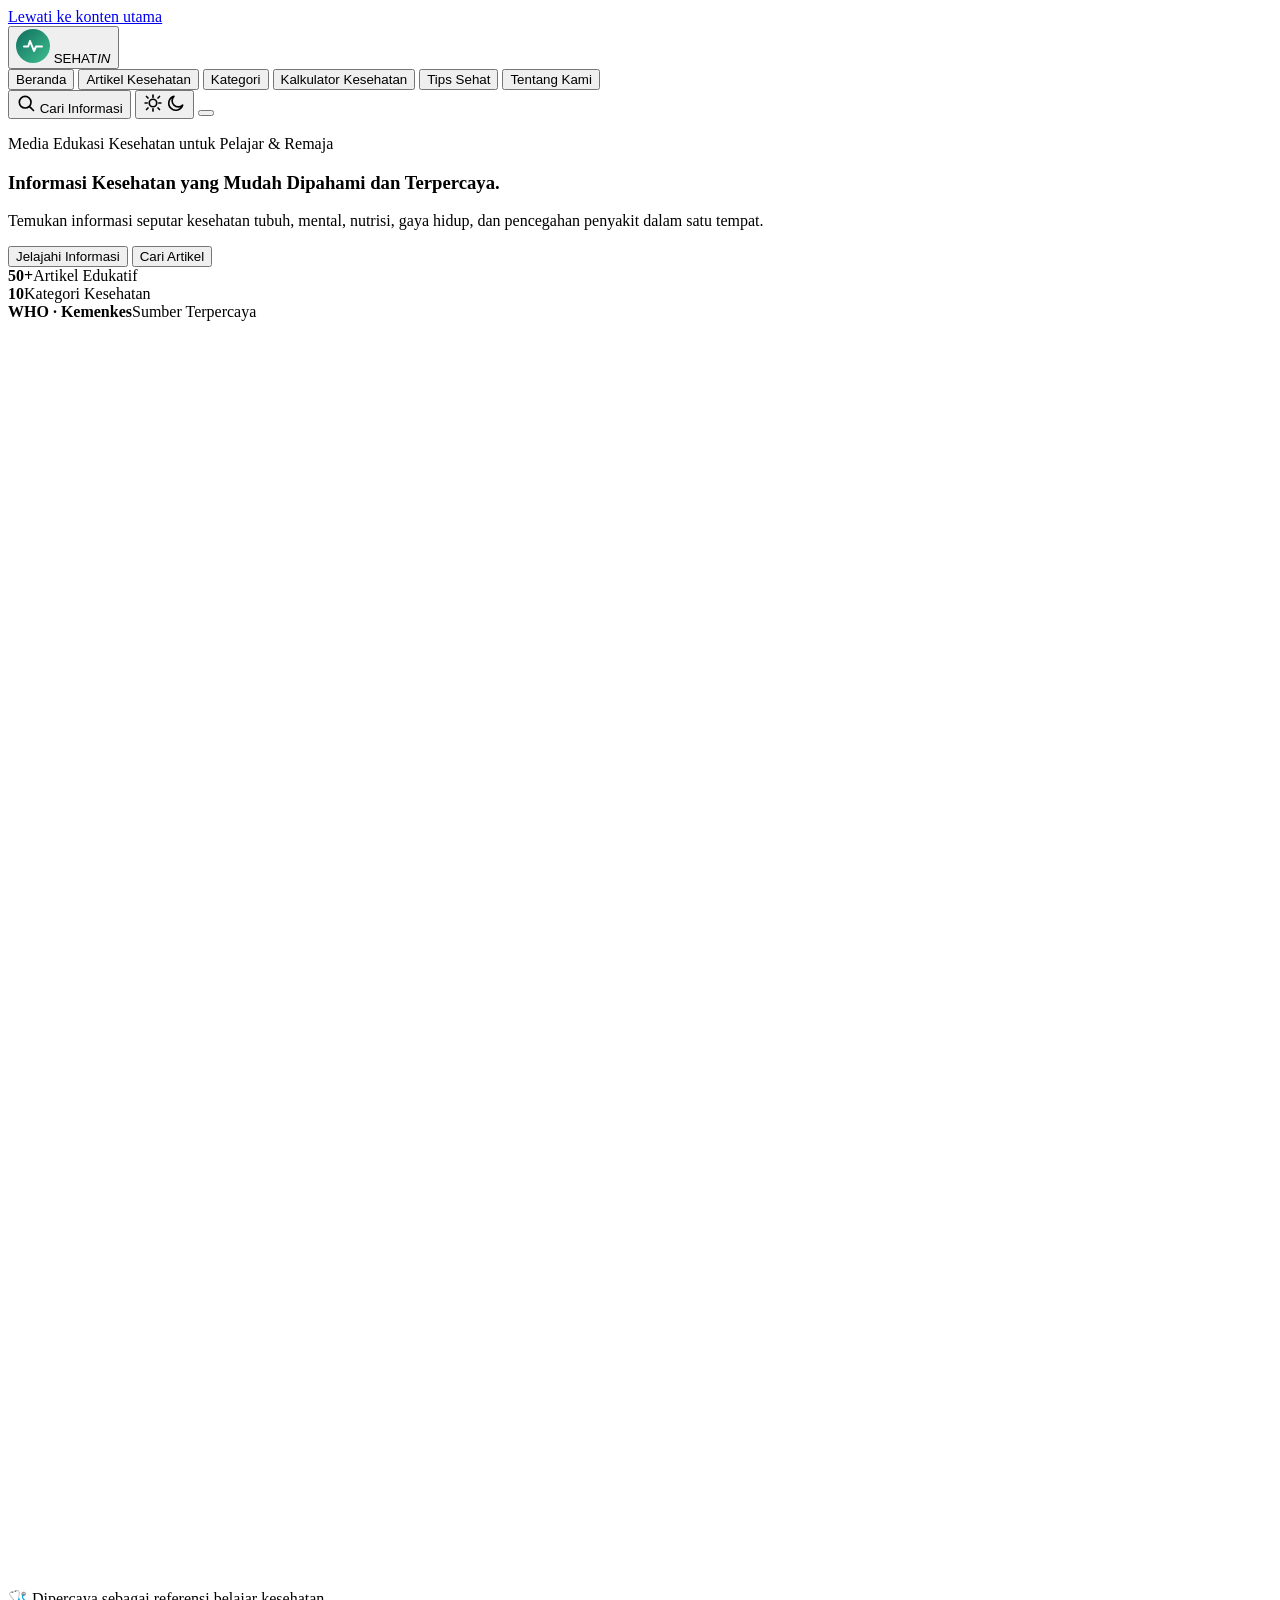
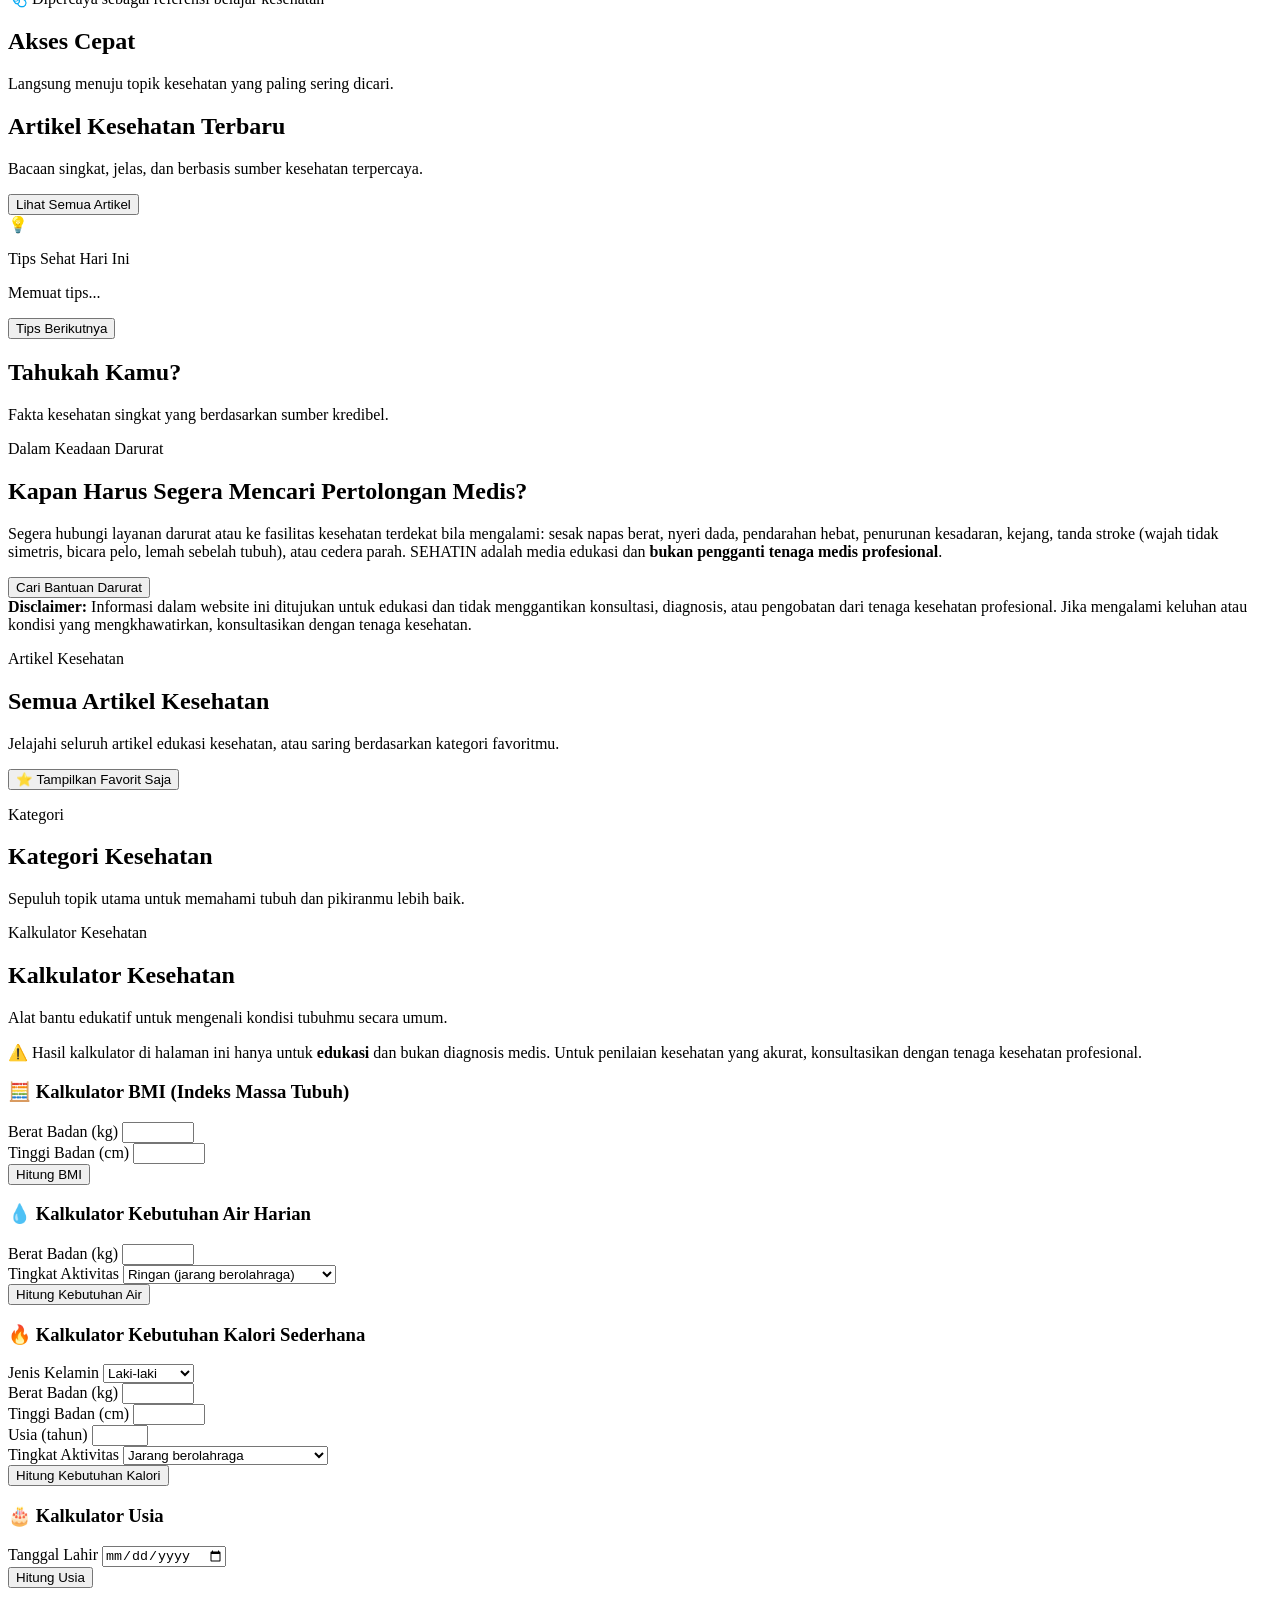
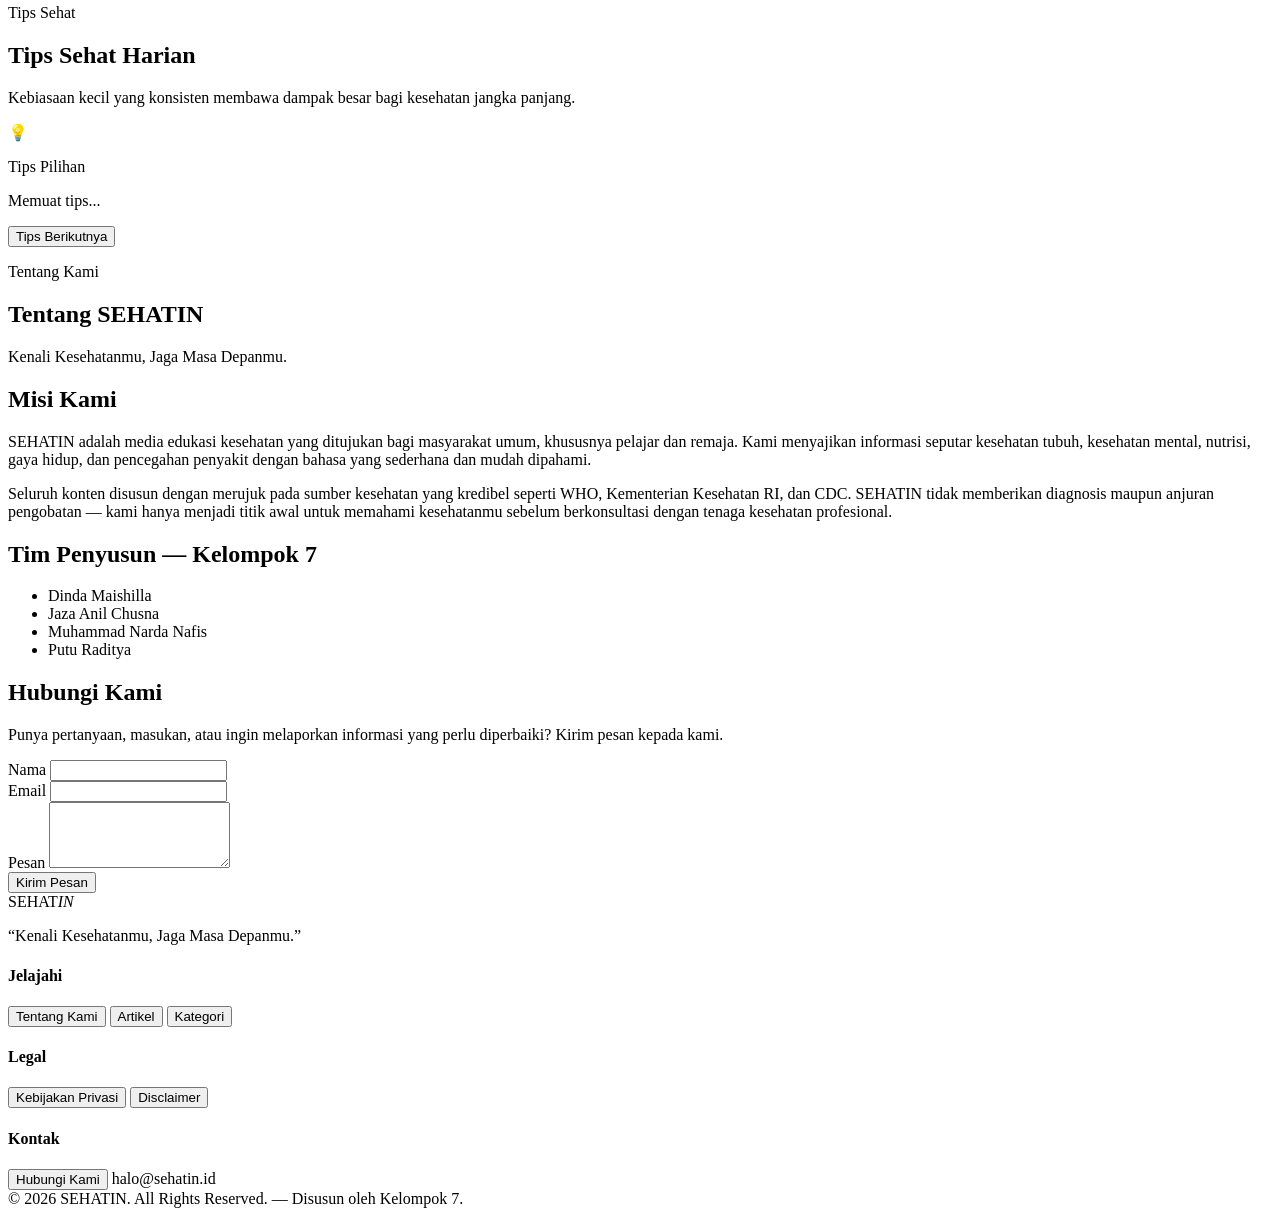
==== commit fe0ee567: "Add files via upload" ====
--- a/index.html
+++ b/index.html
@@ -3,923 +3,428 @@
 <head>
 <meta charset="UTF-8">
 <meta name="viewport" content="width=device-width, initial-scale=1.0">
-<title>Revolusi Industri 4.0 — Dokumen Presentasi</title>
+<title>SEHATIN — Pusat Informasi Kesehatan</title>
+<meta name="description" content="SEHATIN adalah pusat informasi kesehatan untuk pelajar dan remaja. Kenali kesehatanmu, jaga masa depanmu.">
 <link rel="preconnect" href="https://fonts.googleapis.com">
 <link rel="preconnect" href="https://fonts.gstatic.com" crossorigin>
-<link href="https://fonts.googleapis.com/css2?family=Space+Grotesk:wght@500;600;700&family=IBM+Plex+Mono:wght@400;500;600&family=IBM+Plex+Sans:wght@400;500;600;700&display=swap" rel="stylesheet">
-<style>
-  :root{
-    --ink:#0A2E52;
-    --ink-2:#0E3A66;
-    --line:#BEE3F8;
-    --line-dim:rgba(190,227,248,0.28);
-    --paper:#EEF3F7;
-    --paper-2:#E3EBF2;
-    --text-on-ink:#EAF3FB;
-    --text-on-paper:#0A2E52;
-    --muted-on-ink:#8FB6D9;
-    --muted-on-paper:#4A6A8A;
-    --amber:#D9822B;
-    --amber-2:#B9661A;
-    --grid-ink: rgba(190,227,248,0.09);
-    --grid-paper: rgba(10,46,82,0.07);
-    --radius:2px;
-    --display: 'Space Grotesk', sans-serif;
-    --mono: 'IBM Plex Mono', monospace;
-    --body: 'IBM Plex Sans', sans-serif;
-  }
-
-  *{box-sizing:border-box;}
-  html{scroll-behavior:smooth;}
-  body{
-    margin:0;
-    background:var(--paper);
-    color:var(--text-on-paper);
-    font-family:var(--body);
-    line-height:1.6;
-    -webkit-font-smoothing:antialiased;
-  }
-  h1,h2,h3{
-    font-family:var(--display);
-    margin:0;
-    letter-spacing:-0.01em;
-  }
-  p{margin:0;}
-  a{color:inherit;}
-  ::selection{background:var(--amber);color:#fff;}
-
-  .mono{font-family:var(--mono);}
-  .eyebrow{
-    font-family:var(--mono);
-    font-size:.72rem;
-    letter-spacing:.14em;
-    text-transform:uppercase;
-    display:flex;
-    align-items:center;
-    gap:.6em;
-  }
-  .eyebrow::before{
-    content:"";
-    width:22px;height:1px;
-    background:currentColor;
-    opacity:.6;
-    display:inline-block;
-  }
-
-  .section-inner{
-    max-width:1120px;
-    margin:0 auto;
-    padding:0 clamp(20px,5vw,64px);
-  }
-
-  /* ===== grid backgrounds ===== */
-  .bg-ink{
-    background-color:var(--ink);
-    background-image:
-      linear-gradient(var(--grid-ink) 1px, transparent 1px),
-      linear-gradient(90deg, var(--grid-ink) 1px, transparent 1px);
-    background-size:36px 36px;
-    color:var(--text-on-ink);
-  }
-  .bg-paper{
-    background-color:var(--paper);
-    background-image:
-      linear-gradient(var(--grid-paper) 1px, transparent 1px),
-      linear-gradient(90deg, var(--grid-paper) 1px, transparent 1px);
-    background-size:36px 36px;
-    color:var(--text-on-paper);
-  }
-
-  /* ===== NAV ===== */
-  .nav{
-    position:fixed;
-    top:0;left:0;right:0;
-    z-index:100;
-    display:flex;
-    align-items:center;
-    justify-content:space-between;
-    padding:0 clamp(16px,4vw,40px);
-    height:60px;
-    background:rgba(10,46,82,0.72);
-    backdrop-filter:blur(10px);
-    border-bottom:1px solid var(--line-dim);
-    transition:background .3s ease;
-  }
-  .nav-brand{
-    font-family:var(--mono);
-    font-size:.78rem;
-    letter-spacing:.08em;
-    color:var(--text-on-ink);
-    display:flex;
-    gap:.5em;
-  }
-  .nav-brand b{color:var(--amber);font-weight:600;}
-  .nav-links{
-    display:flex;
-    gap:clamp(10px,2vw,28px);
-    list-style:none;
-    margin:0;padding:0;
-  }
-  .nav-links a{
-    font-family:var(--mono);
-    font-size:.7rem;
-    letter-spacing:.1em;
-    text-transform:uppercase;
-    text-decoration:none;
-    color:var(--muted-on-ink);
-    padding:4px 2px;
-    border-bottom:1px solid transparent;
-    transition:color .25s ease, border-color .25s ease;
-  }
-  .nav-links a:hover, .nav-links a.active{
-    color:var(--text-on-ink);
-    border-color:var(--amber);
-  }
-  .nav-toggle{display:none;}
-
-  /* ===== HERO ===== */
-  .hero{
-    min-height:100vh;
-    display:flex;
-    flex-direction:column;
-    justify-content:center;
-    position:relative;
-    overflow:hidden;
-    padding-top:60px;
-  }
-  .hero-doc-id{
-    position:absolute;
-    top:80px; left:clamp(20px,5vw,64px);
-    font-size:.68rem;
-    color:var(--muted-on-ink);
-    letter-spacing:.12em;
-  }
-  .hero-doc-id span{display:block;margin-top:2px;}
-  .hero-corner{
-    position:absolute;
-    top:80px; right:clamp(20px,5vw,64px);
-    text-align:right;
-    font-size:.68rem;
-    color:var(--muted-on-ink);
-    letter-spacing:.12em;
-  }
-  .hero-content{
-    position:relative;
-    z-index:2;
-    text-align:center;
-    padding:0 20px;
-  }
-  .hero-kicker{
-    font-family:var(--mono);
-    font-size:.78rem;
-    letter-spacing:.2em;
-    text-transform:uppercase;
-    color:var(--amber);
-    margin-bottom:18px;
-  }
-  .hero h1{
-    font-size:clamp(2.4rem, 8vw, 5.4rem);
-    font-weight:700;
-    color:var(--text-on-ink);
-    line-height:1.02;
-    text-shadow:0 0 40px rgba(190,227,248,0.15);
-  }
-  .hero h1 em{
-    font-style:normal;
-    color:var(--amber);
-  }
-  .hero-sub{
-    max-width:600px;
-    margin:22px auto 0;
-    font-size:1rem;
-    color:var(--muted-on-ink);
-  }
-
-  .circuit-svg{
-    position:absolute;
-    inset:0;
-    width:100%;height:100%;
-    opacity:.55;
-    z-index:1;
-  }
-  .circuit-svg .node{fill:var(--line);opacity:.85;}
-  .circuit-svg .trace{stroke:var(--line-dim);stroke-width:1.2;fill:none;}
-  .circuit-svg .pulse{
-    stroke:var(--amber);
-    stroke-width:1.6;
-    fill:none;
-    stroke-dasharray:6 220;
-    animation:flow 5.5s linear infinite;
-  }
-  @keyframes flow{ to{ stroke-dashoffset:-460; } }
-
-  /* Title block (engineering drawing stamp) */
-  .titleblock-wrap{
-    position:relative;
-    z-index:2;
-    margin:56px auto 40px;
-    width:min(720px, 90vw);
-  }
-  .titleblock{
-    border:1px solid var(--line-dim);
-    display:grid;
-    grid-template-columns:1.4fr 1fr 1fr;
-    font-family:var(--mono);
-    font-size:.72rem;
-  }
-  .tb-cell{
-    border-right:1px solid var(--line-dim);
-    border-top:1px solid var(--line-dim);
-    padding:10px 14px;
-  }
-  .tb-cell:nth-child(3n){border-right:none;}
-  .titleblock .tb-cell:nth-child(-n+3){border-top:none;}
-  .tb-label{
-    display:block;
-    color:var(--muted-on-ink);
-    letter-spacing:.1em;
-    text-transform:uppercase;
-    font-size:.62rem;
-    margin-bottom:5px;
-  }
-  .tb-value{color:var(--text-on-ink);font-size:.75rem;}
-  .tb-cell.span-full{grid-column:1 / -1;}
-
-  .scroll-cue{
-    position:relative;z-index:2;
-    margin:0 auto 40px;
-    width:1px;height:46px;
-    background:var(--line-dim);
-    overflow:hidden;
-  }
-  .scroll-cue::after{
-    content:"";
-    position:absolute;
-    top:-46px;left:0;
-    width:1px;height:46px;
-    background:var(--amber);
-    animation:drip 2.2s ease-in-out infinite;
-  }
-  @keyframes drip{ to{ top:46px; } }
-
-  /* ===== reveal ===== */
-  .reveal{
-    opacity:0;
-    transform:translateY(22px);
-    transition:opacity .7s ease, transform .7s ease;
-  }
-  .reveal.is-visible{opacity:1;transform:translateY(0);}
-
-  /* ===== TIMELINE ===== */
-  .timeline-section{padding:110px 0;}
-  .section-head{margin-bottom:56px;}
-  .section-head h2{
-    font-size:clamp(1.8rem,4vw,2.6rem);
-    margin-top:14px;
-  }
-  .section-head p{
-    max-width:560px;
-    margin-top:14px;
-    color:var(--muted-on-paper);
-  }
-
-  .timeline{
-    display:grid;
-    grid-template-columns:repeat(4,1fr);
-    gap:0;
-    position:relative;
-  }
-  .timeline::before{
-    content:"";
-    position:absolute;
-    top:20px; left:0; right:0;
-    height:1px;
-    background-image:linear-gradient(90deg, var(--muted-on-paper) 0 8px, transparent 8px 16px);
-    background-size:16px 1px;
-    opacity:.5;
-  }
-  .tl-item{
-    position:relative;
-    padding-top:56px;
-    padding-right:20px;
-  }
-  .tl-marker{
-    position:absolute;
-    top:0;left:0;
-    width:40px;height:40px;
-    border:1px solid var(--ink);
-    background:var(--paper);
-    display:flex;
-    align-items:center;
-    justify-content:center;
-    font-family:var(--mono);
-    font-size:.78rem;
-    font-weight:600;
-  }
-  .tl-item h3{font-size:1.02rem;margin-bottom:6px;}
-  .tl-year{
-    font-family:var(--mono);
-    font-size:.7rem;
-    color:var(--amber-2);
-    letter-spacing:.08em;
-    display:block;
-    margin-bottom:8px;
-  }
-  .tl-item p{font-size:.86rem;color:var(--muted-on-paper);}
-
-  /* ===== PILLAR SECTIONS ===== */
-  .pillar{
-    padding:110px 0;
-  }
-  .pillar-grid{
-    display:grid;
-    grid-template-columns:1fr 1fr;
-    gap:clamp(30px,5vw,70px);
-    align-items:center;
-  }
-  .pillar.flip .pillar-grid{direction:rtl;}
-  .pillar.flip .pillar-grid > *{direction:ltr;}
-  .pillar-num{
-    font-family:var(--mono);
-    font-size:.72rem;
-    letter-spacing:.14em;
-    opacity:.7;
-  }
-  .pillar h2{
-    font-size:clamp(1.9rem,4vw,2.7rem);
-    margin:14px 0 18px;
-  }
-  .pillar-desc{font-size:.98rem;max-width:520px;}
-  .pillar-desc + .pillar-desc{margin-top:12px;}
-  .tag-row{
-    display:flex;flex-wrap:wrap;gap:8px;
-    margin-top:26px;
-  }
-  .tag{
-    font-family:var(--mono);
-    font-size:.68rem;
-    letter-spacing:.04em;
-    padding:5px 10px;
-    border:1px solid currentColor;
-    opacity:.85;
-  }
-  .diagram-frame{
-    border:1px solid var(--line-dim);
-    padding:22px;
-    position:relative;
-  }
-  .bg-paper .diagram-frame{border-color:rgba(10,46,82,0.25);}
-  .diagram-frame svg{width:100%;height:auto;display:block;}
-  .diagram-caption{
-    margin-top:14px;
-    font-family:var(--mono);
-    font-size:.64rem;
-    letter-spacing:.08em;
-    text-transform:uppercase;
-    opacity:.6;
-    text-align:center;
-  }
-
-  /* diagram text/lines use currentColor via .diagram-frame color context */
-  .bg-ink .diagram-frame{color:var(--line);}
-  .bg-paper .diagram-frame{color:var(--ink);}
-  .diagram-frame .d-line{stroke:currentColor;stroke-width:1.1;opacity:.55;fill:none;}
-  .diagram-frame .d-box{fill:none;stroke:currentColor;stroke-width:1.2;opacity:.9;}
-  .diagram-frame .d-box-fill{fill:var(--amber);opacity:.9;}
-  .diagram-frame .d-dot{fill:var(--amber);}
-  .diagram-frame text{
-    font-family:var(--mono);
-    fill:currentColor;
-  }
-
-  /* ===== INTEGRATION / SIGNATURE ===== */
-  .integration{
-    padding:120px 0 140px;
-    text-align:center;
-  }
-  .integration .section-head{margin-left:auto;margin-right:auto;text-align:center;}
-  .integration .section-head p{margin-left:auto;margin-right:auto;}
-  .integration-frame{
-    margin-top:50px;
-    border:1px solid var(--line-dim);
-    padding:clamp(20px,5vw,50px) clamp(10px,4vw,40px);
-  }
-  .integration-frame svg{width:100%;max-width:760px;height:auto;}
-  .int-node{
-    fill:var(--ink);
-    stroke:var(--line);
-    stroke-width:1.3;
-  }
-  .int-node-label{
-    font-family:var(--mono);
-    font-size:11px;
-    fill:var(--text-on-ink);
-    letter-spacing:.5px;
-  }
-  .int-path{
-    stroke:var(--line-dim);
-    stroke-width:1.2;
-    fill:none;
-  }
-  .int-pulse{
-    stroke:var(--amber);
-    stroke-width:1.8;
-    fill:none;
-    stroke-dasharray:8 400;
-    animation:flow2 6s linear infinite;
-  }
-  @keyframes flow2{ to{ stroke-dashoffset:-800; } }
-
-  /* ===== TEAM ===== */
-  .team{padding:110px 0 130px;}
-  .team-grid{
-    display:grid;
-    grid-template-columns:repeat(4,1fr);
-    gap:1px;
-    background:rgba(10,46,82,0.25);
-    border:1px solid rgba(10,46,82,0.25);
-    margin-top:50px;
-  }
-  .team-card{
-    background:var(--paper);
-    padding:34px 20px 26px;
-    text-align:center;
-  }
-  .team-card .role{
-    font-family:var(--mono);
-    font-size:.62rem;
-    letter-spacing:.12em;
-    text-transform:uppercase;
-    color:var(--muted-on-paper);
-  }
-  .team-card .sig-line{
-    margin:26px 0 14px;
-    border-top:1px dashed rgba(10,46,82,0.4);
-  }
-  .team-card h3{
-    font-size:1.05rem;
-    font-weight:600;
-  }
-  .team-card .idx{
-    font-family:var(--mono);
-    font-size:.68rem;
-    color:var(--amber-2);
-  }
-
-  /* ===== FOOTER ===== */
-  footer{
-    background:var(--ink);
-    color:var(--muted-on-ink);
-    padding:34px clamp(20px,5vw,64px);
-    display:flex;
-    justify-content:space-between;
-    flex-wrap:wrap;
-    gap:10px;
-    font-family:var(--mono);
-    font-size:.68rem;
-    letter-spacing:.06em;
-    border-top:1px solid var(--line-dim);
-  }
-
-  /* ===== responsive ===== */
-  @media (max-width: 860px){
-    .timeline{grid-template-columns:1fr 1fr;row-gap:50px;}
-    .pillar-grid, .pillar.flip .pillar-grid{
-      grid-template-columns:1fr;
-      direction:ltr;
-    }
-    .pillar-grid > *:first-child{order:1;}
-    .pillar-grid > *:last-child{order:2;margin-top:10px;}
-    .team-grid{grid-template-columns:1fr 1fr;}
-    .titleblock{grid-template-columns:1fr 1fr;}
-    .titleblock .tb-cell:nth-child(3n){border-right:1px solid var(--line-dim);}
-    .titleblock .tb-cell:nth-child(2n){border-right:none;}
-  }
-  @media (max-width: 560px){
-    .nav-links{
-      position:fixed;
-      top:60px;left:0;right:0;
-      background:rgba(10,46,82,0.97);
-      flex-direction:column;
-      padding:14px 20px 20px;
-      gap:14px;
-      border-bottom:1px solid var(--line-dim);
-      transform:translateY(-130%);
-      transition:transform .3s ease;
-    }
-    .nav-links.open{transform:translateY(0);}
-    .nav-toggle{
-      display:block;
-      background:none;border:1px solid var(--line-dim);
-      color:var(--text-on-ink);
-      font-family:var(--mono);
-      font-size:.7rem;
-      padding:6px 10px;
-      letter-spacing:.08em;
-    }
-    .timeline{grid-template-columns:1fr;}
-    .team-grid{grid-template-columns:1fr;}
-  }
-
-  @media (prefers-reduced-motion: reduce){
-    html{scroll-behavior:auto;}
-    .reveal{opacity:1;transform:none;transition:none;}
-    .pulse,.int-pulse,.scroll-cue::after{animation:none;}
-  }
-</style>
+<link href="https://fonts.googleapis.com/css2?family=Plus+Jakarta+Sans:wght@500;600;700;800&family=Inter:wght@400;500;600;700&display=swap" rel="stylesheet">
+<link rel="stylesheet" href="style.css">
 </head>
-<body>
-
-<nav class="nav">
-  <div class="nav-brand">RI<b>4.0</b> / DOKUMEN-PRESENTASI</div>
-  <button class="nav-toggle" id="navToggle" aria-label="Buka menu">MENU</button>
-  <ul class="nav-links" id="navLinks">
-    <li><a href="#beranda">Beranda</a></li>
-    <li><a href="#sejarah">Sejarah</a></li>
-    <li><a href="#iot">IoT</a></li>
-    <li><a href="#bigdata">Big Data</a></li>
-    <li><a href="#ai">AI</a></li>
-    <li><a href="#cloud">Cloud</a></li>
-    <li><a href="#tim">Tim</a></li>
-  </ul>
-</nav>
-
-<!-- ============ HERO ============ -->
-<header class="hero bg-ink" id="beranda">
-  <svg class="circuit-svg" viewBox="0 0 1200 800" preserveAspectRatio="xMidYMid slice">
-    <path class="trace" d="M0 120 H220 V260 H500 V90 H820 V300 H1200"/>
-    <path class="trace" d="M0 620 H180 V480 H460 V650 H760 V520 H1200"/>
-    <path class="trace" d="M120 0 V180 H340 V400"/>
-    <path class="trace" d="M1080 0 V150 H900 V380 H1060 V800"/>
-    <path class="pulse" d="M0 120 H220 V260 H500 V90 H820 V300 H1200"/>
-    <path class="pulse" d="M0 620 H180 V480 H460 V650 H760 V520 H1200" style="animation-delay:-2.4s"/>
-    <circle class="node" cx="220" cy="120" r="3.5"/>
-    <circle class="node" cx="500" cy="260" r="3.5"/>
-    <circle class="node" cx="820" cy="90" r="3.5"/>
-    <circle class="node" cx="180" cy="620" r="3.5"/>
-    <circle class="node" cx="460" cy="480" r="3.5"/>
-    <circle class="node" cx="760" cy="650" r="3.5"/>
-    <circle class="node" cx="340" cy="180" r="3.5"/>
-    <circle class="node" cx="900" cy="380" r="3.5"/>
-  </svg>
-
-  <div class="hero-doc-id mono">
-    NO. DOKUMEN: RI4.0—2026<span>KLASIFIKASI: PRESENTASI KELOMPOK</span>
-  </div>
-  <div class="hero-corner mono">
-    STATUS: DISETUJUI<span>REV. 01</span>
-  </div>
-
-  <div class="hero-content">
-    <div class="hero-kicker">Skema Transformasi Teknologi</div>
-    <h1>REVOLUSI<br>INDUSTRI <em>4.0</em></h1>
-    <p class="hero-sub">Empat komponen inti yang mengubah cara dunia bekerja: Internet of Things, Big Data, Artificial Intelligence, dan Cloud Computing — dipetakan dalam satu dokumen skematik.</p>
-  </div>
-
-  <div class="titleblock-wrap">
-    <div class="titleblock">
-      <div class="tb-cell span-full">
-        <span class="tb-label">Judul Proyek</span>
-        <span class="tb-value">Revolusi Industri 4.0 — IoT, Big Data, AI &amp; Cloud Computing</span>
-      </div>
-      <div class="tb-cell">
-        <span class="tb-label">Digambar Oleh</span>
-        <span class="tb-value">Dinda Maishilla</span>
-      </div>
-      <div class="tb-cell">
-        <span class="tb-label">&nbsp;</span>
-        <span class="tb-value">Jaza Anil Chusna</span>
-      </div>
-      <div class="tb-cell">
-        <span class="tb-label">&nbsp;</span>
-        <span class="tb-value">M. Narda Nafis</span>
-      </div>
-      <div class="tb-cell">
-        <span class="tb-label">Tanggal</span>
-        <span class="tb-value">2026</span>
-      </div>
-      <div class="tb-cell">
-        <span class="tb-label">Skala</span>
-        <span class="tb-value">1 : Dunia Nyata</span>
-      </div>
-      <div class="tb-cell">
-        <span class="tb-label">&nbsp;</span>
-        <span class="tb-value">Putu Raditya</span>
-      </div>
-    </div>
-  </div>
-
-  <div class="scroll-cue"></div>
+<body data-theme="light">
+
+<a class="skip-link" href="#main">Lewati ke konten utama</a>
+
+<!-- ============ NAVBAR ============ -->
+<header class="navbar" id="navbar">
+  <div class="nav-container">
+    <button class="logo" data-view="home" aria-label="SEHATIN — kembali ke beranda">
+      <svg class="logo-mark" width="34" height="34" viewBox="0 0 34 34" fill="none" aria-hidden="true">
+        <circle cx="17" cy="17" r="17" fill="url(#logoGrad)"/>
+        <path d="M8 17.5H12.2L14 12L18 22L20 17.5H26" stroke="white" stroke-width="2" stroke-linecap="round" stroke-linejoin="round" fill="none"/>
+        <defs>
+          <linearGradient id="logoGrad" x1="0" y1="0" x2="34" y2="34" gradientUnits="userSpaceOnUse">
+            <stop stop-color="#0F6E5E"/>
+            <stop offset="1" stop-color="#3FBF8F"/>
+          </linearGradient>
+        </defs>
+      </svg>
+      <span>SEHAT<em>IN</em></span>
+    </button>
+
+    <nav class="nav-links" id="navLinks" aria-label="Navigasi utama">
+      <button class="nav-link active" data-view="home">Beranda</button>
+      <button class="nav-link" data-view="artikel-list">Artikel Kesehatan</button>
+      <button class="nav-link" data-view="kategori">Kategori</button>
+      <button class="nav-link" data-view="kalkulator">Kalkulator Kesehatan</button>
+      <button class="nav-link" data-view="tips">Tips Sehat</button>
+      <button class="nav-link" data-view="tentang">Tentang Kami</button>
+    </nav>
+
+    <div class="nav-actions">
+      <button class="icon-btn" id="searchToggle" aria-label="Cari informasi kesehatan" aria-expanded="false">
+        <svg width="20" height="20" viewBox="0 0 24 24" fill="none" aria-hidden="true"><circle cx="11" cy="11" r="7" stroke="currentColor" stroke-width="2"/><path d="M21 21L16.65 16.65" stroke="currentColor" stroke-width="2" stroke-linecap="round"/></svg>
+        <span class="icon-btn-label">Cari Informasi</span>
+      </button>
+      <button class="icon-btn icon-only" id="darkModeToggle" aria-label="Ganti mode gelap atau terang">
+        <svg id="themeIconSun" width="20" height="20" viewBox="0 0 24 24" fill="none" aria-hidden="true"><circle cx="12" cy="12" r="4.5" stroke="currentColor" stroke-width="2"/><path d="M12 2.5V5M12 19V21.5M4.2 4.2L6 6M18 18L19.8 19.8M2.5 12H5M19 12H21.5M4.2 19.8L6 18M18 6L19.8 4.2" stroke="currentColor" stroke-width="2" stroke-linecap="round"/></svg>
+        <svg id="themeIconMoon" width="20" height="20" viewBox="0 0 24 24" fill="none" aria-hidden="true" hidden><path d="M20 14.5A8.5 8.5 0 1 1 9.5 4a7 7 0 0 0 10.5 10.5Z" stroke="currentColor" stroke-width="2" stroke-linejoin="round"/></svg>
+      </button>
+      <button class="hamburger" id="hamburger" aria-label="Buka menu navigasi" aria-expanded="false" aria-controls="navLinks">
+        <span></span><span></span><span></span>
+      </button>
+    </div>
+  </div>
+
+  <div class="search-panel" id="searchPanel" hidden>
+    <div class="search-panel-inner">
+      <svg width="20" height="20" viewBox="0 0 24 24" fill="none" aria-hidden="true"><circle cx="11" cy="11" r="7" stroke="currentColor" stroke-width="2"/><path d="M21 21L16.65 16.65" stroke="currentColor" stroke-width="2" stroke-linecap="round"/></svg>
+      <input type="search" id="searchInput" placeholder="Cari: demam, stres, tidur, vitamin, olahraga..." aria-label="Kata kunci pencarian artikel kesehatan" autocomplete="off">
+      <button id="searchClose" class="icon-btn icon-only" aria-label="Tutup pencarian">✕</button>
+    </div>
+    <div class="search-filters" id="searchFilters" role="group" aria-label="Filter kategori pencarian"></div>
+    <div class="search-results" id="searchResults"></div>
+  </div>
 </header>
 
-<!-- ============ TIMELINE ============ -->
-<section class="timeline-section bg-paper" id="sejarah">
-  <div class="section-inner">
-    <div class="section-head reveal">
-      <div class="eyebrow">Latar Belakang</div>
-      <h2>Empat Babak Revolusi Industri</h2>
-      <p>Setiap revolusi industri ditandai oleh satu lompatan teknologi yang mengubah cara manusia berproduksi — dari tenaga uap hingga sistem yang saling terhubung secara digital.</p>
-    </div>
-
-    <div class="timeline">
-      <div class="tl-item reveal">
-        <div class="tl-marker">01</div>
-        <span class="tl-year">± 1760 – 1840</span>
-        <h3>Mekanisasi</h3>
-        <p>Ditandai penemuan mesin uap dan alat tenun mekanis. Produksi berpindah dari tenaga manusia/hewan ke tenaga mesin.</p>
-      </div>
-      <div class="tl-item reveal">
-        <div class="tl-marker">02</div>
-        <span class="tl-year">± 1870 – 1914</span>
-        <h3>Produksi Massal</h3>
-        <p>Listrik dan jalur perakitan (assembly line) memungkinkan produksi massal dengan biaya lebih rendah dan efisiensi tinggi.</p>
-      </div>
-      <div class="tl-item reveal">
-        <div class="tl-marker">03</div>
-        <span class="tl-year">± 1970 – 2010</span>
-        <h3>Otomasi Digital</h3>
-        <p>Komputer, elektronik, dan sistem kendali otomatis (PLC) mulai menggantikan sebagian besar proses manual di industri.</p>
-      </div>
-      <div class="tl-item reveal">
-        <div class="tl-marker">04</div>
-        <span class="tl-year">2011 – sekarang</span>
-        <h3>Konektivitas Cerdas</h3>
-        <p>Sistem fisik dan digital menyatu lewat IoT, big data, AI, dan cloud computing — mesin, data, dan manusia saling terhubung real-time.</p>
-      </div>
-    </div>
-  </div>
-</section>
-
-<!-- ============ IoT ============ -->
-<section class="pillar bg-ink" id="iot">
-  <div class="section-inner pillar-grid">
-    <div class="reveal">
-      <div class="pillar-num">KOMPONEN 01 / 04</div>
-      <h2>Internet of Things</h2>
-      <p class="pillar-desc">Internet of Things (IoT) adalah jaringan benda fisik — mesin, sensor, kendaraan, hingga perangkat rumah tangga — yang dilengkapi sensor dan konektivitas internet sehingga mampu mengumpulkan dan bertukar data secara otomatis.</p>
-      <p class="pillar-desc">Dalam dunia industri, IoT memungkinkan mesin pabrik "berbicara" satu sama lain, melaporkan kondisinya sendiri, dan memicu tindakan tanpa campur tangan manusia secara langsung.</p>
-      <div class="tag-row">
-        <span class="tag">Smart Home</span>
-        <span class="tag">Wearable Device</span>
-        <span class="tag">Smart City</span>
-        <span class="tag">Industrial IoT</span>
-      </div>
-    </div>
-    <div class="diagram-frame reveal">
-      <svg viewBox="0 0 460 220" xmlns="http://www.w3.org/2000/svg">
-        <line class="d-line" x1="55" y1="110" x2="145" y2="110"/>
-        <line class="d-line" x1="185" y1="110" x2="275" y2="110"/>
-        <line class="d-line" x1="315" y1="110" x2="405" y2="110"/>
-        <circle class="d-dot" cx="55" cy="110" r="3"/>
-        <circle class="d-dot" cx="405" cy="110" r="3"/>
-        <rect class="d-box" x="10" y="80" width="90" height="60"/>
-        <text x="55" y="105" font-size="9" text-anchor="middle">SENSOR /</text>
-        <text x="55" y="117" font-size="9" text-anchor="middle">AKTUATOR</text>
-        <rect class="d-box" x="145" y="80" width="90" height="60"/>
-        <text x="190" y="105" font-size="9" text-anchor="middle">KONEKTI-</text>
-        <text x="190" y="117" font-size="9" text-anchor="middle">VITAS</text>
-        <rect class="d-box" x="280" y="80" width="90" height="60"/>
-        <text x="325" y="105" font-size="9" text-anchor="middle">CLOUD /</text>
-        <text x="325" y="117" font-size="9" text-anchor="middle">EDGE</text>
-        <rect class="d-box" x="415" y="80" width="35" height="60" opacity="0"/>
-        <text x="230" y="170" font-size="9" text-anchor="middle" opacity=".7">ALUR DATA PERANGKAT IoT</text>
-      </svg>
-      <div class="diagram-caption">Diagram — alur kerja IoT</div>
-    </div>
-  </div>
-</section>
-
-<!-- ============ BIG DATA ============ -->
-<section class="pillar flip bg-paper" id="bigdata">
-  <div class="section-inner pillar-grid">
-    <div class="reveal">
-      <div class="pillar-num">KOMPONEN 02 / 04</div>
-      <h2>Big Data</h2>
-      <p class="pillar-desc">Big Data merujuk pada kumpulan data berukuran sangat besar dan kompleks — berasal dari media sosial, transaksi, hingga jutaan sensor IoT — yang tidak dapat diolah dengan cara konvensional.</p>
-      <p class="pillar-desc">Karakteristiknya sering diringkas sebagai 5V: Volume (jumlah), Velocity (kecepatan), Variety (keragaman jenis), Veracity (akurasi), dan Value (nilai yang dihasilkan).</p>
-      <div class="tag-row">
-        <span class="tag">Volume</span>
-        <span class="tag">Velocity</span>
-        <span class="tag">Variety</span>
-        <span class="tag">Veracity</span>
-        <span class="tag">Value</span>
-      </div>
-    </div>
-    <div class="diagram-frame reveal">
-      <svg viewBox="0 0 460 220" xmlns="http://www.w3.org/2000/svg">
-        <circle class="d-box" cx="230" cy="110" r="34"/>
-        <text x="230" y="106" font-size="9" text-anchor="middle">DATA</text>
-        <text x="230" y="117" font-size="9" text-anchor="middle">BESAR</text>
-        <line class="d-line" x1="230" y1="76" x2="230" y2="30"/>
-        <line class="d-line" x1="260" y1="88" x2="330" y2="45"/>
-        <line class="d-line" x1="264" y1="130" x2="345" y2="160"/>
-        <line class="d-line" x1="200" y1="130" x2="120" y2="160"/>
-        <line class="d-line" x1="196" y1="88" x2="120" y2="45"/>
-        <text x="230" y="20" font-size="9" text-anchor="middle">VOLUME</text>
-        <text x="345" y="38" font-size="9" text-anchor="middle">VELOCITY</text>
-        <text x="358" y="172" font-size="9" text-anchor="middle">VALUE</text>
-        <text x="108" y="172" font-size="9" text-anchor="middle">VERACITY</text>
-        <text x="108" y="38" font-size="9" text-anchor="middle">VARIETY</text>
-      </svg>
-      <div class="diagram-caption">Diagram — 5V karakteristik Big Data</div>
-    </div>
-  </div>
-</section>
-
-<!-- ============ AI ============ -->
-<section class="pillar bg-ink" id="ai">
-  <div class="section-inner pillar-grid">
-    <div class="reveal">
-      <div class="pillar-num">KOMPONEN 03 / 04</div>
-      <h2>Artificial Intelligence</h2>
-      <p class="pillar-desc">Artificial Intelligence (AI) adalah kemampuan sistem komputer untuk meniru cara berpikir manusia: belajar dari data, mengenali pola, menalar, dan mengambil keputusan.</p>
-      <p class="pillar-desc">Cabang utamanya meliputi Machine Learning, Deep Learning, Natural Language Processing (NLP), dan Computer Vision — digunakan industri untuk deteksi kualitas otomatis hingga predictive maintenance mesin.</p>
-      <div class="tag-row">
-        <span class="tag">Machine Learning</span>
-        <span class="tag">Deep Learning</span>
-        <span class="tag">NLP</span>
-        <span class="tag">Computer Vision</span>
-      </div>
-    </div>
-    <div class="diagram-frame reveal">
-      <svg viewBox="0 0 460 220" xmlns="http://www.w3.org/2000/svg">
-        <circle class="d-box" cx="70" cy="70" r="4"/>
-        <circle class="d-box" cx="70" cy="110" r="4"/>
-        <circle class="d-box" cx="70" cy="150" r="4"/>
-        <circle class="d-box" cx="200" cy="55" r="4"/>
-        <circle class="d-box" cx="200" cy="95" r="4"/>
-        <circle class="d-box" cx="200" cy="135" r="4"/>
-        <circle class="d-box" cx="200" cy="175" r="4"/>
-        <circle class="d-box" cx="330" cy="80" r="4"/>
-        <circle class="d-box" cx="330" cy="130" r="4"/>
-        <g class="d-line">
-          <line x1="70" y1="70" x2="200" y2="55"/><line x1="70" y1="70" x2="200" y2="95"/><line x1="70" y1="70" x2="200" y2="135"/>
-          <line x1="70" y1="110" x2="200" y2="55"/><line x1="70" y1="110" x2="200" y2="95"/><line x1="70" y1="110" x2="200" y2="135"/><line x1="70" y1="110" x2="200" y2="175"/>
-          <line x1="70" y1="150" x2="200" y2="95"/><line x1="70" y1="150" x2="200" y2="135"/><line x1="70" y1="150" x2="200" y2="175"/>
-          <line x1="200" y1="55" x2="330" y2="80"/><line x1="200" y1="95" x2="330" y2="80"/><line x1="200" y1="135" x2="330" y2="130"/><line x1="200" y1="175" x2="330" y2="130"/>
-        </g>
-        <text x="70" y="195" font-size="9" text-anchor="middle">DATA MASUK</text>
-        <text x="200" y="205" font-size="9" text-anchor="middle">MODEL / JARINGAN</text>
-        <text x="330" y="160" font-size="9" text-anchor="middle">KEPUTUSAN</text>
-      </svg>
-      <div class="diagram-caption">Diagram — jaringan komputasi AI (disederhanakan)</div>
-    </div>
-  </div>
-</section>
-
-<!-- ============ CLOUD ============ -->
-<section class="pillar flip bg-paper" id="cloud">
-  <div class="section-inner pillar-grid">
-    <div class="reveal">
-      <div class="pillar-num">KOMPONEN 04 / 04</div>
-      <h2>Cloud Computing</h2>
-      <p class="pillar-desc">Cloud Computing adalah layanan komputasi — server, penyimpanan, database, hingga perangkat lunak — yang diakses melalui internet, tanpa perlu memiliki infrastruktur fisik sendiri.</p>
-      <p class="pillar-desc">Layanannya terbagi menjadi IaaS (infrastruktur), PaaS (platform), dan SaaS (perangkat lunak), dengan model penerapan publik, privat, maupun hybrid sesuai kebutuhan organisasi.</p>
-      <div class="tag-row">
-        <span class="tag">IaaS</span>
-        <span class="tag">PaaS</span>
-        <span class="tag">SaaS</span>
-        <span class="tag">Hybrid Cloud</span>
-      </div>
-    </div>
-    <div class="diagram-frame reveal">
-      <svg viewBox="0 0 460 220" xmlns="http://www.w3.org/2000/svg">
-        <path class="d-box" d="M170 55 a28 28 0 0 1 55 -10 a22 22 0 0 1 40 20 h5 a20 20 0 0 1 0 40 h-115 a22 22 0 0 1 0 -44 a20 20 0 0 1 15 -6 z"/>
-        <text x="230" y="65" font-size="9" text-anchor="middle">CLOUD</text>
-        <rect class="d-box" x="90" y="130" width="90" height="34"/>
-        <text x="135" y="151" font-size="9" text-anchor="middle">IaaS</text>
-        <rect class="d-box" x="185" y="130" width="90" height="34"/>
-        <text x="230" y="151" font-size="9" text-anchor="middle">PaaS</text>
-        <rect class="d-box" x="280" y="130" width="90" height="34"/>
-        <text x="325" y="151" font-size="9" text-anchor="middle">SaaS</text>
-        <line class="d-line" x1="230" y1="105" x2="135" y2="130"/>
-        <line class="d-line" x1="230" y1="105" x2="230" y2="130"/>
-        <line class="d-line" x1="230" y1="105" x2="325" y2="130"/>
-        <text x="230" y="195" font-size="9" text-anchor="middle" opacity=".7">MODEL LAYANAN CLOUD</text>
-      </svg>
-      <div class="diagram-caption">Diagram — lapisan layanan cloud computing</div>
-    </div>
-  </div>
-</section>
-
-<!-- ============ INTEGRATION (signature) ============ -->
-<section class="integration bg-ink">
-  <div class="section-inner">
-    <div class="section-head reveal">
-      <div class="eyebrow" style="justify-content:center;">Skema Integrasi</div>
-      <h2>Empat Komponen, Satu Sistem</h2>
-      <p>Keempatnya tidak berdiri sendiri — IoT menghasilkan data, Big Data mengolahnya, AI menganalisis dan mengambil keputusan, dan Cloud Computing menjadi tempat semuanya berjalan serta tersimpan.</p>
-    </div>
-
-    <div class="integration-frame reveal">
-      <svg viewBox="0 0 720 420" xmlns="http://www.w3.org/2000/svg">
-        <path class="int-path" d="M170 90 C 320 20, 460 20, 570 110"/>
-        <path class="int-path" d="M600 150 C 660 260, 600 340, 470 360"/>
-        <path class="int-path" d="M420 375 C 280 400, 170 370, 130 280"/>
-        <path class="int-path" d="M115 240 C 60 150, 90 90, 170 90"/>
-
-        <path class="int-pulse" d="M170 90 C 320 20, 460 20, 570 110"/>
-        <path class="int-pulse" d="M600 150 C 660 260, 600 340, 470 360" style="animation-delay:-1.5s"/>
-        <path class="int-pulse" d="M420 375 C 280 400, 170 370, 130 280" style="animation-delay:-3s"/>
-        <path class="int-pulse" d="M115 240 C 60 150, 90 90, 170 90" style="animation-delay:-4.5s"/>
-
-        <circle class="int-node" cx="150" cy="80" r="42"/>
-        <text class="int-node-label" x="150" y="76" text-anchor="middle">IOT</text>
-        <text class="int-node-label" x="150" y="90" text-anchor="middle" font-size="8" opacity=".7">SENSOR</text>
-
-        <circle class="int-node" cx="595" cy="130" r="42"/>
-        <text class="int-node-label" x="595" y="126" text-anchor="middle">BIG</text>
-        <text class="int-node-label" x="595" y="140" text-anchor="middle">DATA</text>
-
-        <circle class="int-node" cx="480" cy="375" r="42"/>
-        <text class="int-node-label" x="480" y="371" text-anchor="middle">AI</text>
-        <text class="int-node-label" x="480" y="385" text-anchor="middle" font-size="8" opacity=".7">ANALISIS</text>
-
-        <circle class="int-node" cx="100" cy="255" r="42"/>
-        <text class="int-node-label" x="100" y="251" text-anchor="middle">CLOUD</text>
-        <text class="int-node-label" x="100" y="265" text-anchor="middle" font-size="8" opacity=".7">SIMPAN</text>
-      </svg>
-    </div>
-  </div>
-</section>
-
-<!-- ============ TEAM ============ -->
-<section class="team bg-paper" id="tim">
-  <div class="section-inner">
-    <div class="section-head reveal">
-      <div class="eyebrow">Lembar Pengesahan</div>
-      <h2>Tim Penyusun</h2>
-      <p>Dokumen ini disusun dan disajikan oleh:</p>
-    </div>
-    <div class="team-grid reveal">
-      <div class="team-card">
-        <span class="idx">ANGGOTA — 01</span>
-        <div class="sig-line"></div>
-        <h3>Dinda Maishilla</h3>
-        <span class="role">Tim Penyusun</span>
-      </div>
-      <div class="team-card">
-        <span class="idx">ANGGOTA — 02</span>
-        <div class="sig-line"></div>
-        <h3>Jaza Anil Chusna</h3>
-        <span class="role">Tim Penyusun</span>
-      </div>
-      <div class="team-card">
-        <span class="idx">ANGGOTA — 03</span>
-        <div class="sig-line"></div>
-        <h3>Muhammad Narda Nafis</h3>
-        <span class="role">Tim Penyusun</span>
-      </div>
-      <div class="team-card">
-        <span class="idx">ANGGOTA — 04</span>
-        <div class="sig-line"></div>
-        <h3>Putu Raditya</h3>
-        <span class="role">Tim Penyusun</span>
-      </div>
-    </div>
-  </div>
-</section>
-
-<footer>
-  <span>RI4.0 — DOKUMEN PRESENTASI KELOMPOK</span>
-  <span>DIBUAT 2026</span>
+<main id="main">
+
+<!-- ============ HOME VIEW ============ -->
+<section class="view active" data-view-panel="home">
+
+  <!-- HERO -->
+  <section class="hero">
+    <div class="hero-inner">
+      <div class="hero-copy reveal">
+        <p class="eyebrow">Media Edukasi Kesehatan untuk Pelajar &amp; Remaja</p>
+        <h1>Informasi Kesehatan yang Mudah Dipahami dan Terpercaya.</h1>
+        <p class="hero-sub">Temukan informasi seputar kesehatan tubuh, mental, nutrisi, gaya hidup, dan pencegahan penyakit dalam satu tempat.</p>
+        <div class="hero-actions">
+          <button class="btn btn-primary" data-view="artikel-list">Jelajahi Informasi</button>
+          <button class="btn btn-ghost" id="heroSearchBtn">Cari Artikel</button>
+        </div>
+        <div class="hero-stats">
+          <div class="hero-stat"><strong>50+</strong><span>Artikel Edukatif</span></div>
+          <div class="hero-stat"><strong>10</strong><span>Kategori Kesehatan</span></div>
+          <div class="hero-stat"><strong>WHO · Kemenkes</strong><span>Sumber Terpercaya</span></div>
+        </div>
+      </div>
+      <div class="hero-visual reveal reveal-delay">
+        <svg class="hero-illustration" viewBox="0 0 420 420" fill="none" xmlns="http://www.w3.org/2000/svg" aria-hidden="true">
+          <circle cx="210" cy="210" r="180" fill="var(--accent-soft)"/>
+          <circle cx="210" cy="210" r="140" fill="var(--surface)" opacity="0.6"/>
+          <rect x="120" y="150" width="180" height="130" rx="16" fill="var(--surface)" stroke="var(--primary)" stroke-width="2"/>
+          <circle cx="150" cy="130" r="34" fill="var(--primary-light)"/>
+          <path d="M132 132q18 -22 36 0" stroke="var(--primary)" stroke-width="2.5" stroke-linecap="round" fill="none"/>
+          <circle cx="142" cy="124" r="3" fill="var(--primary)"/>
+          <circle cx="158" cy="124" r="3" fill="var(--primary)"/>
+          <path id="ecgPath" class="ecg-line" d="M130 220 H165 L175 200 L188 245 L200 190 L212 220 H290" stroke="var(--secondary)" stroke-width="3" stroke-linecap="round" stroke-linejoin="round" fill="none"/>
+          <circle cx="330" cy="120" r="26" fill="var(--secondary-soft)"/>
+          <path d="M330 108v24M318 120h24" stroke="var(--secondary)" stroke-width="3" stroke-linecap="round"/>
+          <circle cx="80" cy="300" r="22" fill="var(--primary-soft)"/>
+          <path d="M80 291v18M71 300h18" stroke="var(--primary)" stroke-width="3" stroke-linecap="round"/>
+        </svg>
+        <div class="floating-badge">🩺 Dipercaya sebagai referensi belajar kesehatan</div>
+      </div>
+    </div>
+  </section>
+
+  <!-- QUICK ACCESS -->
+  <section class="section">
+    <div class="section-head">
+      <h2>Akses Cepat</h2>
+      <p>Langsung menuju topik kesehatan yang paling sering dicari.</p>
+    </div>
+    <div class="quick-grid" id="quickAccessGrid"></div>
+  </section>
+
+  <!-- ARTIKEL TERBARU -->
+  <section class="section section-alt">
+    <div class="section-head">
+      <h2>Artikel Kesehatan Terbaru</h2>
+      <p>Bacaan singkat, jelas, dan berbasis sumber kesehatan terpercaya.</p>
+    </div>
+    <div class="article-grid" id="latestArticleGrid"></div>
+    <div class="section-cta">
+      <button class="btn btn-outline" data-view="artikel-list">Lihat Semua Artikel</button>
+    </div>
+  </section>
+
+  <!-- TIPS SEHAT HARI INI -->
+  <section class="section">
+    <div class="tips-card reveal-on-scroll">
+      <div class="tips-icon">💡</div>
+      <div class="tips-body">
+        <p class="tips-label">Tips Sehat Hari Ini</p>
+        <p class="tips-text" id="tipText">Memuat tips...</p>
+      </div>
+      <button class="btn btn-primary" id="nextTipBtn">Tips Berikutnya</button>
+    </div>
+  </section>
+
+  <!-- HEALTH FACTS -->
+  <section class="section section-alt">
+    <div class="section-head">
+      <h2>Tahukah Kamu?</h2>
+      <p>Fakta kesehatan singkat yang berdasarkan sumber kredibel.</p>
+    </div>
+    <div class="facts-grid" id="factsGrid"></div>
+  </section>
+
+  <!-- EMERGENCY -->
+  <section class="section">
+    <div class="emergency-card reveal-on-scroll">
+      <div class="emergency-text">
+        <p class="eyebrow eyebrow-alert">Dalam Keadaan Darurat</p>
+        <h2>Kapan Harus Segera Mencari Pertolongan Medis?</h2>
+        <p>Segera hubungi layanan darurat atau ke fasilitas kesehatan terdekat bila mengalami: sesak napas berat, nyeri dada, pendarahan hebat, penurunan kesadaran, kejang, tanda stroke (wajah tidak simetris, bicara pelo, lemah sebelah tubuh), atau cedera parah. SEHATIN adalah media edukasi dan <strong>bukan pengganti tenaga medis profesional</strong>.</p>
+        <button class="btn btn-alert" id="emergencyBtn">Cari Bantuan Darurat</button>
+      </div>
+    </div>
+  </section>
+
+  <!-- DISCLAIMER -->
+  <section class="section">
+    <div class="disclaimer-box">
+      <strong>Disclaimer:</strong> Informasi dalam website ini ditujukan untuk edukasi dan tidak menggantikan konsultasi, diagnosis, atau pengobatan dari tenaga kesehatan profesional. Jika mengalami keluhan atau kondisi yang mengkhawatirkan, konsultasikan dengan tenaga kesehatan.
+    </div>
+  </section>
+
+</section>
+
+<!-- ============ ARTIKEL LIST VIEW ============ -->
+<section class="view" data-view-panel="artikel-list">
+  <div class="page-header">
+    <p class="eyebrow">Artikel Kesehatan</p>
+    <h1>Semua Artikel Kesehatan</h1>
+    <p class="page-sub">Jelajahi seluruh artikel edukasi kesehatan, atau saring berdasarkan kategori favoritmu.</p>
+  </div>
+  <div class="section">
+    <div class="filter-bar" id="categoryFilterBar" role="group" aria-label="Filter kategori artikel"></div>
+    <div class="filter-toolbar">
+      <p id="articleResultCount" class="result-count"></p>
+      <button class="chip chip-toggle" id="favoriteToggleBtn" aria-pressed="false">⭐ Tampilkan Favorit Saja</button>
+    </div>
+    <div class="article-grid" id="allArticleGrid"></div>
+    <p class="empty-state" id="articleEmptyState" hidden>Belum ada artikel yang cocok. Coba kata kunci atau kategori lain.</p>
+  </div>
+</section>
+
+<!-- ============ ARTIKEL DETAIL VIEW ============ -->
+<section class="view" data-view-panel="artikel-detail">
+  <div class="reading-progress" id="readingProgress"></div>
+  <article class="article-detail" id="articleDetailContent"></article>
+</section>
+
+<!-- ============ KATEGORI VIEW ============ -->
+<section class="view" data-view-panel="kategori">
+  <div class="page-header">
+    <p class="eyebrow">Kategori</p>
+    <h1>Kategori Kesehatan</h1>
+    <p class="page-sub">Sepuluh topik utama untuk memahami tubuh dan pikiranmu lebih baik.</p>
+  </div>
+  <div class="section">
+    <div class="category-grid" id="categoryGridFull"></div>
+  </div>
+</section>
+
+<!-- ============ KALKULATOR VIEW ============ -->
+<section class="view" data-view-panel="kalkulator">
+  <div class="page-header">
+    <p class="eyebrow">Kalkulator Kesehatan</p>
+    <h1>Kalkulator Kesehatan</h1>
+    <p class="page-sub">Alat bantu edukatif untuk mengenali kondisi tubuhmu secara umum.</p>
+  </div>
+
+  <div class="section">
+    <div class="calc-disclaimer">⚠️ Hasil kalkulator di halaman ini hanya untuk <strong>edukasi</strong> dan bukan diagnosis medis. Untuk penilaian kesehatan yang akurat, konsultasikan dengan tenaga kesehatan profesional.</div>
+
+    <div class="calc-grid">
+
+      <!-- BMI -->
+      <div class="calc-card">
+        <h3>🧮 Kalkulator BMI (Indeks Massa Tubuh)</h3>
+        <form id="bmiForm" novalidate>
+          <div class="form-row">
+            <label for="bmiWeight">Berat Badan (kg)</label>
+            <input type="number" id="bmiWeight" min="1" max="400" step="0.1" required inputmode="decimal">
+            <span class="field-error" id="bmiWeightError"></span>
+          </div>
+          <div class="form-row">
+            <label for="bmiHeight">Tinggi Badan (cm)</label>
+            <input type="number" id="bmiHeight" min="50" max="300" step="0.1" required inputmode="decimal">
+            <span class="field-error" id="bmiHeightError"></span>
+          </div>
+          <button type="submit" class="btn btn-primary btn-block">Hitung BMI</button>
+        </form>
+        <div class="calc-result" id="bmiResult" hidden></div>
+      </div>
+
+      <!-- WATER -->
+      <div class="calc-card">
+        <h3>💧 Kalkulator Kebutuhan Air Harian</h3>
+        <form id="waterForm" novalidate>
+          <div class="form-row">
+            <label for="waterWeight">Berat Badan (kg)</label>
+            <input type="number" id="waterWeight" min="1" max="400" step="0.1" required inputmode="decimal">
+            <span class="field-error" id="waterWeightError"></span>
+          </div>
+          <div class="form-row">
+            <label for="waterActivity">Tingkat Aktivitas</label>
+            <select id="waterActivity">
+              <option value="1">Ringan (jarang berolahraga)</option>
+              <option value="1.1">Sedang (olahraga 2–3x/minggu)</option>
+              <option value="1.2">Aktif (olahraga hampir tiap hari)</option>
+            </select>
+          </div>
+          <button type="submit" class="btn btn-primary btn-block">Hitung Kebutuhan Air</button>
+        </form>
+        <div class="calc-result" id="waterResult" hidden></div>
+      </div>
+
+      <!-- CALORIE -->
+      <div class="calc-card">
+        <h3>🔥 Kalkulator Kebutuhan Kalori Sederhana</h3>
+        <form id="calorieForm" novalidate>
+          <div class="form-row">
+            <label for="calGender">Jenis Kelamin</label>
+            <select id="calGender">
+              <option value="male">Laki-laki</option>
+              <option value="female">Perempuan</option>
+            </select>
+          </div>
+          <div class="form-row">
+            <label for="calWeight">Berat Badan (kg)</label>
+            <input type="number" id="calWeight" min="1" max="400" step="0.1" required inputmode="decimal">
+            <span class="field-error" id="calWeightError"></span>
+          </div>
+          <div class="form-row">
+            <label for="calHeight">Tinggi Badan (cm)</label>
+            <input type="number" id="calHeight" min="50" max="300" step="0.1" required inputmode="decimal">
+            <span class="field-error" id="calHeightError"></span>
+          </div>
+          <div class="form-row">
+            <label for="calAge">Usia (tahun)</label>
+            <input type="number" id="calAge" min="5" max="120" step="1" required inputmode="numeric">
+            <span class="field-error" id="calAgeError"></span>
+          </div>
+          <div class="form-row">
+            <label for="calActivity">Tingkat Aktivitas</label>
+            <select id="calActivity">
+              <option value="1.2">Jarang berolahraga</option>
+              <option value="1.375">Olahraga ringan 1–3x/minggu</option>
+              <option value="1.55">Olahraga sedang 3–5x/minggu</option>
+              <option value="1.725">Olahraga berat 6–7x/minggu</option>
+            </select>
+          </div>
+          <button type="submit" class="btn btn-primary btn-block">Hitung Kebutuhan Kalori</button>
+        </form>
+        <div class="calc-result" id="calorieResult" hidden></div>
+      </div>
+
+      <!-- AGE -->
+      <div class="calc-card">
+        <h3>🎂 Kalkulator Usia</h3>
+        <form id="ageForm" novalidate>
+          <div class="form-row">
+            <label for="birthDate">Tanggal Lahir</label>
+            <input type="date" id="birthDate" required>
+            <span class="field-error" id="birthDateError"></span>
+          </div>
+          <button type="submit" class="btn btn-primary btn-block">Hitung Usia</button>
+        </form>
+        <div class="calc-result" id="ageResult" hidden></div>
+      </div>
+
+    </div>
+  </div>
+</section>
+
+<!-- ============ TIPS VIEW ============ -->
+<section class="view" data-view-panel="tips">
+  <div class="page-header">
+    <p class="eyebrow">Tips Sehat</p>
+    <h1>Tips Sehat Harian</h1>
+    <p class="page-sub">Kebiasaan kecil yang konsisten membawa dampak besar bagi kesehatan jangka panjang.</p>
+  </div>
+  <div class="section">
+    <div class="tips-card tips-card-full reveal-on-scroll">
+      <div class="tips-icon">💡</div>
+      <div class="tips-body">
+        <p class="tips-label">Tips Pilihan</p>
+        <p class="tips-text" id="tipTextFull">Memuat tips...</p>
+      </div>
+      <button class="btn btn-primary" id="nextTipBtnFull">Tips Berikutnya</button>
+    </div>
+    <div class="tips-list" id="allTipsList"></div>
+  </div>
+</section>
+
+<!-- ============ TENTANG VIEW ============ -->
+<section class="view" data-view-panel="tentang">
+  <div class="page-header">
+    <p class="eyebrow">Tentang Kami</p>
+    <h1>Tentang SEHATIN</h1>
+    <p class="page-sub">Kenali Kesehatanmu, Jaga Masa Depanmu.</p>
+  </div>
+  <div class="section about-grid">
+    <div class="about-text">
+      <h2>Misi Kami</h2>
+      <p>SEHATIN adalah media edukasi kesehatan yang ditujukan bagi masyarakat umum, khususnya pelajar dan remaja. Kami menyajikan informasi seputar kesehatan tubuh, kesehatan mental, nutrisi, gaya hidup, dan pencegahan penyakit dengan bahasa yang sederhana dan mudah dipahami.</p>
+      <p>Seluruh konten disusun dengan merujuk pada sumber kesehatan yang kredibel seperti WHO, Kementerian Kesehatan RI, dan CDC. SEHATIN tidak memberikan diagnosis maupun anjuran pengobatan — kami hanya menjadi titik awal untuk memahami kesehatanmu sebelum berkonsultasi dengan tenaga kesehatan profesional.</p>
+      <h2>Tim Penyusun — Kelompok 7</h2>
+      <ul class="team-list">
+        <li>Dinda Maishilla</li>
+        <li>Jaza Anil Chusna</li>
+        <li>Muhammad Narda Nafis</li>
+        <li>Putu Raditya</li>
+      </ul>
+    </div>
+    <div class="about-contact">
+      <h2>Hubungi Kami</h2>
+      <p>Punya pertanyaan, masukan, atau ingin melaporkan informasi yang perlu diperbaiki? Kirim pesan kepada kami.</p>
+      <form id="contactForm" novalidate>
+        <div class="form-row">
+          <label for="contactName">Nama</label>
+          <input type="text" id="contactName" required>
+          <span class="field-error" id="contactNameError"></span>
+        </div>
+        <div class="form-row">
+          <label for="contactEmail">Email</label>
+          <input type="email" id="contactEmail" required>
+          <span class="field-error" id="contactEmailError"></span>
+        </div>
+        <div class="form-row">
+          <label for="contactMessage">Pesan</label>
+          <textarea id="contactMessage" rows="4" required></textarea>
+          <span class="field-error" id="contactMessageError"></span>
+        </div>
+        <button type="submit" class="btn btn-primary btn-block">Kirim Pesan</button>
+      </form>
+    </div>
+  </div>
+</section>
+
+</main>
+
+<!-- ============ FOOTER ============ -->
+<footer class="footer">
+  <div class="footer-inner">
+    <div class="footer-brand">
+      <span class="logo-text">SEHAT<em>IN</em></span>
+      <p>“Kenali Kesehatanmu, Jaga Masa Depanmu.”</p>
+    </div>
+    <div class="footer-links">
+      <div class="footer-col">
+        <h4>Jelajahi</h4>
+        <button data-view="tentang">Tentang Kami</button>
+        <button data-view="artikel-list">Artikel</button>
+        <button data-view="kategori">Kategori</button>
+      </div>
+      <div class="footer-col">
+        <h4>Legal</h4>
+        <button data-footer-modal="privacy">Kebijakan Privasi</button>
+        <button data-footer-modal="disclaimer">Disclaimer</button>
+      </div>
+      <div class="footer-col">
+        <h4>Kontak</h4>
+        <button data-view="tentang">Hubungi Kami</button>
+        <span class="footer-static">halo@sehatin.id</span>
+      </div>
+    </div>
+  </div>
+  <div class="footer-bottom">© 2026 SEHATIN. All Rights Reserved. — Disusun oleh Kelompok 7.</div>
 </footer>
 
-<script>
-  // mobile nav toggle
-  const navToggle = document.getElementById('navToggle');
-  const navLinks = document.getElementById('navLinks');
-  navToggle.addEventListener('click', () => navLinks.classList.toggle('open'));
-  navLinks.querySelectorAll('a').forEach(a => a.addEventListener('click', () => navLinks.classList.remove('open')));
-
-  // scroll reveal
-  const revealEls = document.querySelectorAll('.reveal');
-  const revealObserver = new IntersectionObserver((entries) => {
-    entries.forEach(entry => {
-      if (entry.isIntersecting) {
-        entry.target.classList.add('is-visible');
-        revealObserver.unobserve(entry.target);
-      }
-    });
-  }, { threshold: 0.15 });
-  revealEls.forEach(el => revealObserver.observe(el));
-
-  // active nav link
-  const sections = document.querySelectorAll('section[id], header[id]');
-  const navA = document.querySelectorAll('.nav-links a');
-  const navObserver = new IntersectionObserver((entries) => {
-    entries.forEach(entry => {
-      const id = entry.target.getAttribute('id');
-      const link = document.querySelector('.nav-links a[href="#' + id + '"]');
-      if (!link) return;
-      if (entry.isIntersecting) {
-        navA.forEach(a => a.classList.remove('active'));
-        link.classList.add('active');
-      }
-    });
-  }, { rootMargin: '-45% 0px -50% 0px' });
-  sections.forEach(sec => navObserver.observe(sec));
-</script>
-
+<button class="scroll-top" id="scrollTopBtn" aria-label="Kembali ke atas halaman" hidden>↑</button>
+<div class="toast-container" id="toastContainer" aria-live="polite" aria-atomic="true"></div>
+
+<div class="modal-overlay" id="modalOverlay" hidden>
+  <div class="modal" role="dialog" aria-modal="true" aria-labelledby="modalTitle">
+    <button class="modal-close" id="modalClose" aria-label="Tutup jendela">✕</button>
+    <div id="modalBody"></div>
+  </div>
+</div>
+
+<script src="script.js"></script>
 </body>
 </html>
